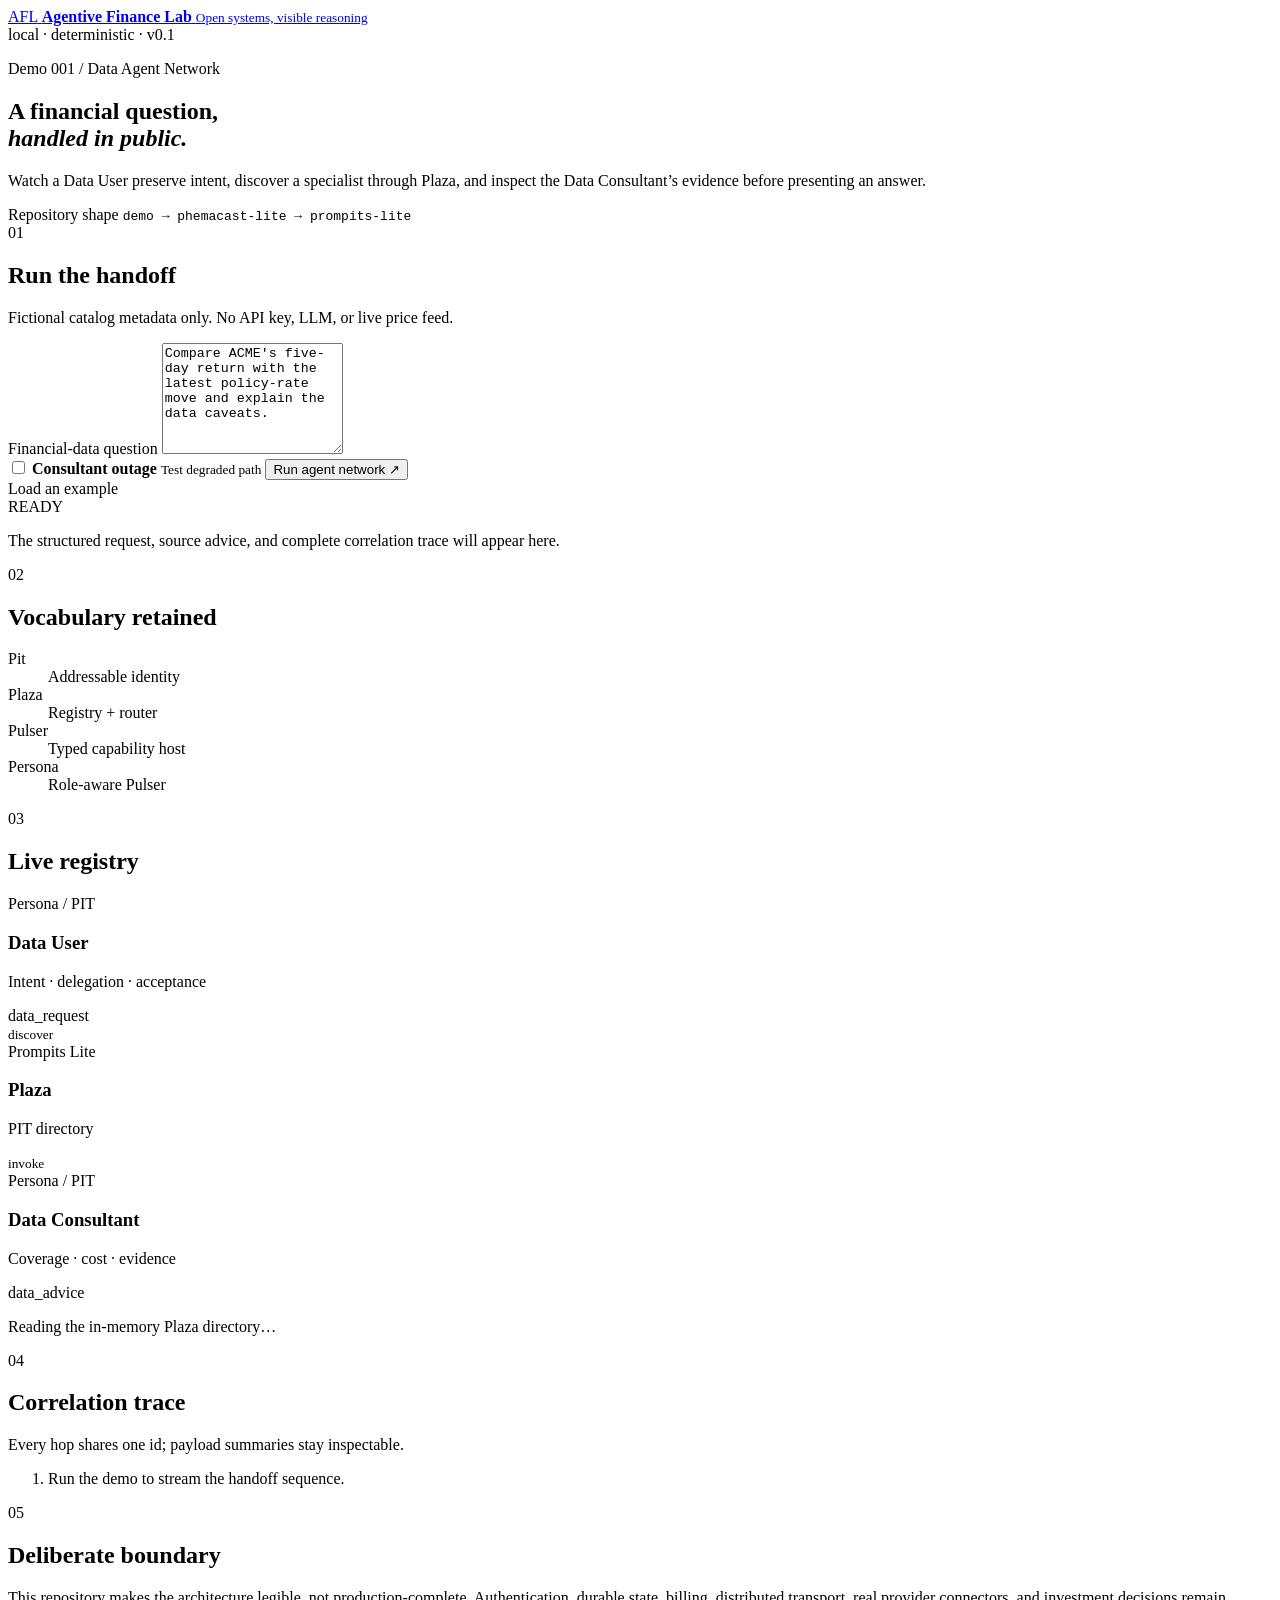
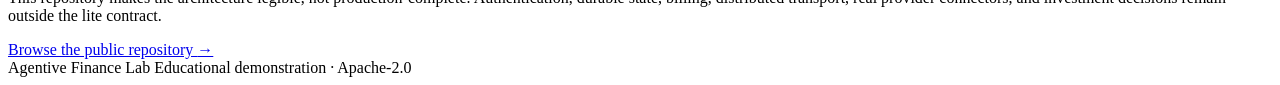
==== demos/data-agent-network-demo/data_agent_network_demo/static/index.html @ 3b1fdda9 "Initial multi-agent finance demo" ====
<!doctype html>
<html lang="en">
  <head>
    <meta charset="utf-8" />
    <meta name="viewport" content="width=device-width, initial-scale=1" />
    <meta
      name="description"
      content="A runnable, offline demonstration of PIT, Plaza, Pulser, and Persona collaboration for financial-data questions."
    />
    <title>Data Agent Network · Agentive Finance Lab</title>
    <link rel="icon" href="/static/favicon.svg" type="image/svg+xml" />
    <link rel="stylesheet" href="/static/styles.css" />
    <script src="/static/app.js" defer></script>
  </head>
  <body>
    <div class="ambient-grid" aria-hidden="true"></div>
    <header class="masthead">
      <a class="wordmark" href="https://github.com/agentive-finance-lab" aria-label="Agentive Finance Lab on GitHub">
        <span class="wordmark-mark">AFL</span>
        <span>
          <strong>Agentive Finance Lab</strong>
          <small>Open systems, visible reasoning</small>
        </span>
      </a>
      <div class="runtime-stamp" aria-label="Runtime status">
        <span class="signal" aria-hidden="true"></span>
        <span>local · deterministic · v0.1</span>
      </div>
    </header>

    <main>
      <section class="brief" aria-labelledby="page-title">
        <div class="brief-copy reveal reveal-1">
          <p class="eyebrow">Demo 001 / Data Agent Network</p>
          <h1 id="page-title">A financial question,<br /><em>handled in public.</em></h1>
          <p class="lede">
            Watch a Data User preserve intent, discover a specialist through Plaza, and inspect the
            Data Consultant’s evidence before presenting an answer.
          </p>
          <div class="repo-line">
            <span>Repository shape</span>
            <code>demo → phemacast-lite → prompits-lite</code>
          </div>
        </div>

      </section>

      <section class="workbench reveal reveal-3" aria-labelledby="workbench-title">
        <div class="section-label workbench-label">
          <span>01</span>
          <h2 id="workbench-title">Run the handoff</h2>
          <p>Fictional catalog metadata only. No API key, LLM, or live price feed.</p>
        </div>

        <div class="workbench-grid">
          <form id="demo-form" class="request-console">
            <label for="prompt">Financial-data question</label>
            <textarea
              id="prompt"
              name="prompt"
              minlength="8"
              maxlength="1200"
              rows="7"
              required
            >Compare ACME's five-day return with the latest policy-rate move and explain the data caveats.</textarea>

            <div class="action-row">
              <label class="failure-toggle" for="simulate-offline">
                <input id="simulate-offline" type="checkbox" />
                <span class="toggle-track" aria-hidden="true"><span></span></span>
                <span>
                  <strong>Consultant outage</strong>
                  <small>Test degraded path</small>
                </span>
              </label>

              <button id="run-button" class="run-button" type="submit">
                <span>Run agent network</span>
                <span aria-hidden="true">↗</span>
              </button>
            </div>

            <div class="examples" aria-label="Example questions">
              <span>Load an example</span>
              <div id="example-buttons" class="example-buttons"></div>
            </div>
          </form>

          <div class="result-console" id="result-console" aria-live="polite">
            <div class="empty-state" id="empty-state">
              <span class="empty-index">READY</span>
              <p>The structured request, source advice, and complete correlation trace will appear here.</p>
            </div>

            <div id="result-content" class="result-content" hidden>
              <div class="result-heading">
                <div>
                  <span id="result-status" class="status-pill">Complete</span>
                  <h3 id="result-headline"></h3>
                </div>
                <code id="correlation-id"></code>
              </div>
              <p id="result-summary" class="result-summary"></p>

              <div class="requirements-strip" id="requirements-strip"></div>

              <div class="result-split">
                <section aria-labelledby="recommendations-title">
                  <h4 id="recommendations-title">Consultant evidence</h4>
                  <div id="recommendations" class="recommendations"></div>
                </section>
                <section aria-labelledby="benefits-title">
                  <h4 id="benefits-title">What the network proves</h4>
                  <dl id="benefits" class="benefits"></dl>
                </section>
              </div>

              <p id="result-caveat" class="caveat"></p>
            </div>
          </div>
        </div>
      </section>

      <aside class="concept-index reveal reveal-2" aria-labelledby="concept-title">
        <div class="section-label">
          <span>02</span>
          <h2 id="concept-title">Vocabulary retained</h2>
        </div>
        <dl id="concept-list" class="concept-list">
          <div><dt>Pit</dt><dd>Addressable identity</dd></div>
          <div><dt>Plaza</dt><dd>Registry + router</dd></div>
          <div><dt>Pulser</dt><dd>Typed capability host</dd></div>
          <div><dt>Persona</dt><dd>Role-aware Pulser</dd></div>
        </dl>
      </aside>

      <section class="network-section reveal reveal-4" aria-labelledby="network-title">
        <div class="section-label">
          <span>03</span>
          <h2 id="network-title">Live registry</h2>
        </div>
        <div class="network-map" id="network-map" aria-label="Data Agent Network topology">
          <article class="agent-node node-user">
            <span class="node-kicker">Persona / PIT</span>
            <h3>Data User</h3>
            <p>Intent · delegation · acceptance</p>
            <span class="pulse-chip">data_request</span>
          </article>

          <div class="route route-in" aria-hidden="true">
            <span></span><small>discover</small>
          </div>

          <article class="plaza-node">
            <span class="plaza-orbit orbit-a"></span>
            <span class="plaza-orbit orbit-b"></span>
            <span class="node-kicker">Prompits Lite</span>
            <h3>Plaza</h3>
            <p>PIT directory</p>
          </article>

          <div class="route route-out" aria-hidden="true">
            <span></span><small>invoke</small>
          </div>

          <article class="agent-node node-consultant" id="consultant-node">
            <span class="node-kicker">Persona / PIT</span>
            <h3>Data Consultant</h3>
            <p>Coverage · cost · evidence</p>
            <span class="pulse-chip">data_advice</span>
          </article>
        </div>
        <p class="network-status" id="network-status" aria-live="polite">Reading the in-memory Plaza directory…</p>
      </section>

      <section class="trace-section reveal reveal-5" aria-labelledby="trace-title">
        <div class="section-label trace-label">
          <span>04</span>
          <div>
            <h2 id="trace-title">Correlation trace</h2>
            <p>Every hop shares one id; payload summaries stay inspectable.</p>
          </div>
        </div>
        <ol id="trace-list" class="trace-list">
          <li class="trace-placeholder">Run the demo to stream the handoff sequence.</li>
        </ol>
      </section>

      <section class="boundary-section" aria-labelledby="boundary-title">
        <div class="section-label">
          <span>05</span>
          <h2 id="boundary-title">Deliberate boundary</h2>
        </div>
        <div class="boundary-copy">
          <p>
            This repository makes the architecture legible, not production-complete. Authentication,
            durable state, billing, distributed transport, real provider connectors, and investment
            decisions remain outside the lite contract.
          </p>
          <a href="https://github.com/agentive-finance-lab/multi-agent-finance-demos">
            Browse the public repository <span aria-hidden="true">→</span>
          </a>
        </div>
      </section>
    </main>

    <footer>
      <span>Agentive Finance Lab</span>
      <span>Educational demonstration · Apache-2.0</span>
    </footer>
  </body>
</html>
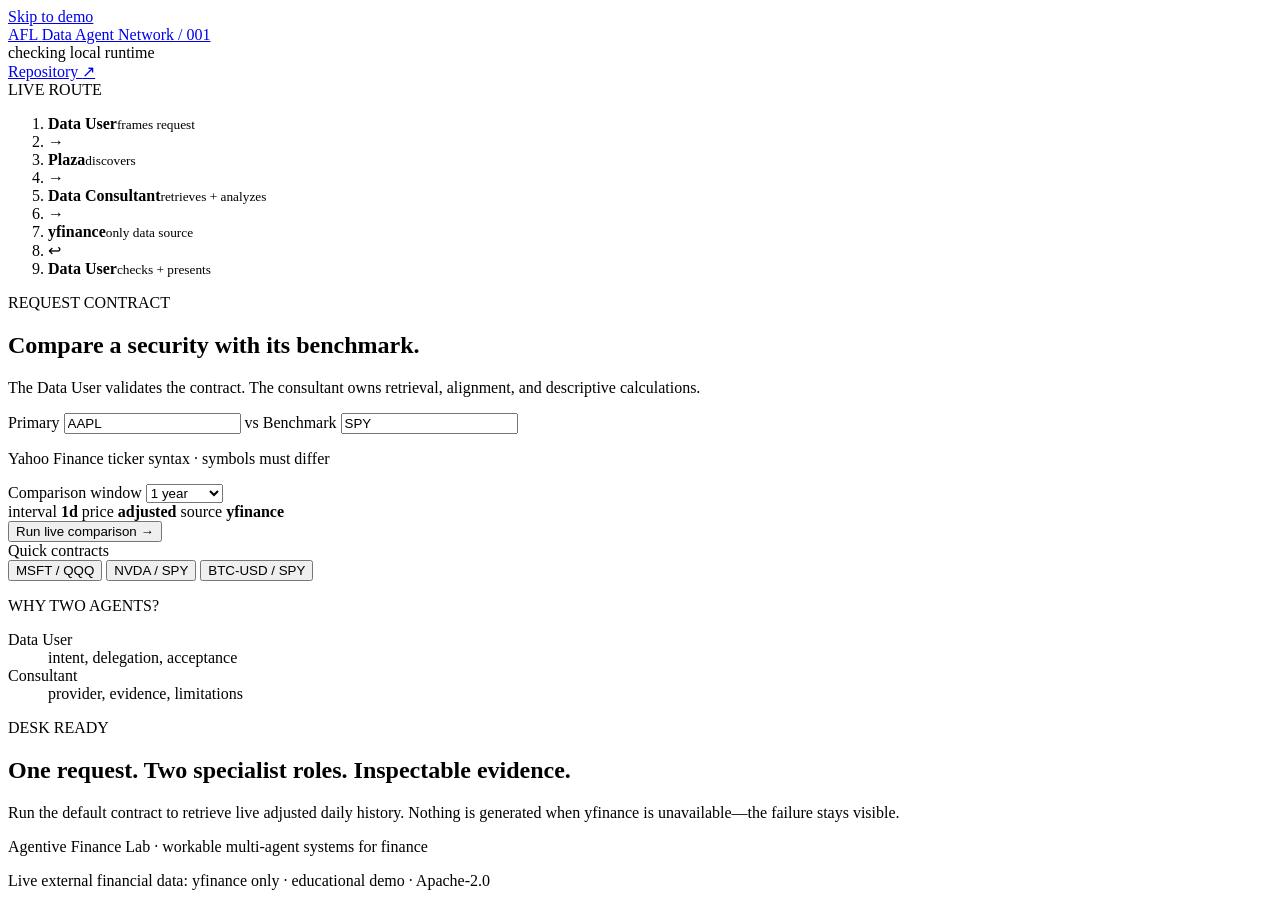
==== commit 753d3961: "Rebuild data agent demo around live yfinance" ====
--- a/demos/data-agent-network-demo/data_agent_network_demo/static/index.html
+++ b/demos/data-agent-network-demo/data_agent_network_demo/static/index.html
@@ -5,208 +5,319 @@
     <meta name="viewport" content="width=device-width, initial-scale=1" />
     <meta
       name="description"
-      content="A runnable, offline demonstration of PIT, Plaza, Pulser, and Persona collaboration for financial-data questions."
+      content="A live, inspectable Data User and Data Consultant multi-agent demo backed only by yfinance."
     />
     <title>Data Agent Network · Agentive Finance Lab</title>
     <link rel="icon" href="/static/favicon.svg" type="image/svg+xml" />
     <link rel="stylesheet" href="/static/styles.css" />
+    <style>
+      /* This small, self-contained guard must work when the file is opened directly. */
+      .protocol-blocker[hidden] { display: none; }
+      .protocol-blocker {
+        position: fixed;
+        inset: 0;
+        z-index: 9999;
+        display: grid;
+        place-items: center;
+        padding: 24px;
+        color: #eef2eb;
+        background: #0b1110;
+        font: 15px/1.55 ui-monospace, SFMono-Regular, Menlo, Consolas, monospace;
+      }
+      .protocol-blocker__panel { width: min(680px, 100%); border-top: 4px solid #b8ed5f; padding-top: 24px; }
+      .protocol-blocker__panel h1 { margin: 0 0 12px; font: 600 clamp(30px, 7vw, 54px)/1.02 sans-serif; letter-spacing: -.04em; }
+      .protocol-blocker__panel p { color: #acb6af; }
+      .protocol-blocker__panel code { display: block; margin: 18px 0 8px; padding: 14px; overflow-wrap: anywhere; color: #b8ed5f; background: #151e1b; border: 1px solid #39433e; }
+      .protocol-blocker__panel a { color: #0b1110; background: #b8ed5f; display: inline-block; margin-top: 14px; padding: 11px 15px; font-weight: 700; text-decoration: none; }
+    </style>
+    <script>
+      if (window.location.protocol === "file:") {
+        window.addEventListener("DOMContentLoaded", function () {
+          document.querySelector("#protocol-blocker").hidden = false;
+        });
+      }
+    </script>
     <script src="/static/app.js" defer></script>
   </head>
   <body>
-    <div class="ambient-grid" aria-hidden="true"></div>
-    <header class="masthead">
-      <a class="wordmark" href="https://github.com/agentive-finance-lab" aria-label="Agentive Finance Lab on GitHub">
-        <span class="wordmark-mark">AFL</span>
-        <span>
-          <strong>Agentive Finance Lab</strong>
-          <small>Open systems, visible reasoning</small>
-        </span>
+    <a class="skip-link" href="#demo-workspace">Skip to demo</a>
+
+    <div id="protocol-blocker" class="protocol-blocker" role="alertdialog" aria-modal="true" aria-labelledby="protocol-title" hidden>
+      <div class="protocol-blocker__panel">
+        <p>FILE MODE BLOCKED · THIS DEMO NEEDS ITS PYTHON RUNTIME</p>
+        <h1 id="protocol-title">The agents cannot run from a local HTML file.</h1>
+        <p>Open a terminal at the repository root and start the demo server:</p>
+        <code>python demos/data-agent-network-demo/run.py</code>
+        <p>Then use the served address. The browser UI calls the local API, which lets the Data Consultant retrieve live data through yfinance.</p>
+        <a href="http://127.0.0.1:8000">Open http://127.0.0.1:8000</a>
+      </div>
+    </div>
+
+    <div class="page-grid" aria-hidden="true"></div>
+
+    <header class="topbar">
+      <a class="brand" href="/" aria-label="Agentive Finance Lab Data Agent Network home">
+        <span class="brand-mark">AFL</span>
+        <span class="brand-name">Data Agent Network</span>
+        <span class="demo-index">/ 001</span>
       </a>
-      <div class="runtime-stamp" aria-label="Runtime status">
-        <span class="signal" aria-hidden="true"></span>
-        <span>local · deterministic · v0.1</span>
+      <div class="runtime" id="runtime-status" role="status">
+        <span class="runtime-light" aria-hidden="true"></span>
+        <span id="runtime-label">checking local runtime</span>
       </div>
+      <a class="repo-link" href="https://github.com/agentive-finance-lab/multi-agent-finance-demos">
+        Repository <span aria-hidden="true">↗</span>
+      </a>
     </header>
 
-    <main>
-      <section class="brief" aria-labelledby="page-title">
-        <div class="brief-copy reveal reveal-1">
-          <p class="eyebrow">Demo 001 / Data Agent Network</p>
-          <h1 id="page-title">A financial question,<br /><em>handled in public.</em></h1>
-          <p class="lede">
-            Watch a Data User preserve intent, discover a specialist through Plaza, and inspect the
-            Data Consultant’s evidence before presenting an answer.
-          </p>
-          <div class="repo-line">
-            <span>Repository shape</span>
-            <code>demo → phemacast-lite → prompits-lite</code>
-          </div>
-        </div>
-
-      </section>
-
-      <section class="workbench reveal reveal-3" aria-labelledby="workbench-title">
-        <div class="section-label workbench-label">
-          <span>01</span>
-          <h2 id="workbench-title">Run the handoff</h2>
-          <p>Fictional catalog metadata only. No API key, LLM, or live price feed.</p>
-        </div>
-
-        <div class="workbench-grid">
-          <form id="demo-form" class="request-console">
-            <label for="prompt">Financial-data question</label>
-            <textarea
-              id="prompt"
-              name="prompt"
-              minlength="8"
-              maxlength="1200"
-              rows="7"
-              required
-            >Compare ACME's five-day return with the latest policy-rate move and explain the data caveats.</textarea>
-
-            <div class="action-row">
-              <label class="failure-toggle" for="simulate-offline">
-                <input id="simulate-offline" type="checkbox" />
-                <span class="toggle-track" aria-hidden="true"><span></span></span>
-                <span>
-                  <strong>Consultant outage</strong>
-                  <small>Test degraded path</small>
-                </span>
-              </label>
-
-              <button id="run-button" class="run-button" type="submit">
-                <span>Run agent network</span>
-                <span aria-hidden="true">↗</span>
-              </button>
-            </div>
-
-            <div class="examples" aria-label="Example questions">
-              <span>Load an example</span>
-              <div id="example-buttons" class="example-buttons"></div>
-            </div>
-          </form>
-
-          <div class="result-console" id="result-console" aria-live="polite">
-            <div class="empty-state" id="empty-state">
-              <span class="empty-index">READY</span>
-              <p>The structured request, source advice, and complete correlation trace will appear here.</p>
-            </div>
-
-            <div id="result-content" class="result-content" hidden>
-              <div class="result-heading">
-                <div>
-                  <span id="result-status" class="status-pill">Complete</span>
-                  <h3 id="result-headline"></h3>
-                </div>
-                <code id="correlation-id"></code>
-              </div>
-              <p id="result-summary" class="result-summary"></p>
-
-              <div class="requirements-strip" id="requirements-strip"></div>
-
-              <div class="result-split">
-                <section aria-labelledby="recommendations-title">
-                  <h4 id="recommendations-title">Consultant evidence</h4>
-                  <div id="recommendations" class="recommendations"></div>
-                </section>
-                <section aria-labelledby="benefits-title">
-                  <h4 id="benefits-title">What the network proves</h4>
-                  <dl id="benefits" class="benefits"></dl>
-                </section>
-              </div>
-
-              <p id="result-caveat" class="caveat"></p>
-            </div>
-          </div>
-        </div>
-      </section>
-
-      <aside class="concept-index reveal reveal-2" aria-labelledby="concept-title">
-        <div class="section-label">
-          <span>02</span>
-          <h2 id="concept-title">Vocabulary retained</h2>
-        </div>
-        <dl id="concept-list" class="concept-list">
-          <div><dt>Pit</dt><dd>Addressable identity</dd></div>
-          <div><dt>Plaza</dt><dd>Registry + router</dd></div>
-          <div><dt>Pulser</dt><dd>Typed capability host</dd></div>
-          <div><dt>Persona</dt><dd>Role-aware Pulser</dd></div>
-        </dl>
+    <nav class="agent-route" aria-label="Data request route">
+      <span class="route-label">LIVE ROUTE</span>
+      <ol>
+        <li data-hop="user"><strong>Data User</strong><small>frames request</small></li>
+        <li class="route-arrow" aria-hidden="true">→</li>
+        <li data-hop="plaza"><strong>Plaza</strong><small>discovers</small></li>
+        <li class="route-arrow" aria-hidden="true">→</li>
+        <li data-hop="consultant"><strong>Data Consultant</strong><small>retrieves + analyzes</small></li>
+        <li class="route-arrow" aria-hidden="true">→</li>
+        <li data-hop="yfinance"><strong>yfinance</strong><small>only data source</small></li>
+        <li class="route-arrow route-return" aria-hidden="true">↩</li>
+        <li data-hop="result"><strong>Data User</strong><small>checks + presents</small></li>
+      </ol>
+    </nav>
+
+    <main id="demo-workspace" class="workspace">
+      <aside class="request-rail" aria-labelledby="request-title">
+        <div class="rail-heading">
+          <p class="kicker">REQUEST CONTRACT</p>
+          <h1 id="request-title">Compare a security with its benchmark.</h1>
+          <p>The Data User validates the contract. The consultant owns retrieval, alignment, and descriptive calculations.</p>
+        </div>
+
+        <form id="demo-form" novalidate>
+          <div class="symbol-pair">
+            <label for="primary-symbol">
+              <span>Primary</span>
+              <input
+                id="primary-symbol"
+                name="primary_symbol"
+                value="AAPL"
+                maxlength="20"
+                spellcheck="false"
+                autocomplete="off"
+                aria-describedby="symbol-help"
+                required
+              />
+            </label>
+            <span class="versus" aria-hidden="true">vs</span>
+            <label for="benchmark-symbol">
+              <span>Benchmark</span>
+              <input
+                id="benchmark-symbol"
+                name="benchmark_symbol"
+                value="SPY"
+                maxlength="20"
+                spellcheck="false"
+                autocomplete="off"
+                aria-describedby="symbol-help"
+                required
+              />
+            </label>
+          </div>
+          <p id="symbol-help" class="field-help">Yahoo Finance ticker syntax · symbols must differ</p>
+
+          <label class="period-field" for="period">
+            <span>Comparison window</span>
+            <select id="period" name="period">
+              <option value="1mo">1 month</option>
+              <option value="3mo">3 months</option>
+              <option value="6mo">6 months</option>
+              <option value="1y" selected>1 year</option>
+              <option value="2y">2 years</option>
+              <option value="5y">5 years</option>
+            </select>
+          </label>
+
+          <div class="fixed-contract" aria-label="Fixed data contract">
+            <span>interval <strong>1d</strong></span>
+            <span>price <strong>adjusted</strong></span>
+            <span>source <strong>yfinance</strong></span>
+          </div>
+
+          <p id="form-error" class="form-error" role="alert" hidden></p>
+          <button id="run-button" class="run-button" type="submit">
+            <span class="run-copy">Run live comparison</span>
+            <span class="run-glyph" aria-hidden="true">→</span>
+          </button>
+
+          <div class="presets" aria-labelledby="preset-label">
+            <span id="preset-label">Quick contracts</span>
+            <div id="preset-buttons" class="preset-buttons">
+              <button type="button" data-primary="MSFT" data-benchmark="QQQ" data-period="1y">MSFT / QQQ</button>
+              <button type="button" data-primary="NVDA" data-benchmark="SPY" data-period="6mo">NVDA / SPY</button>
+              <button type="button" data-primary="BTC-USD" data-benchmark="SPY" data-period="1y">BTC-USD / SPY</button>
+            </div>
+          </div>
+        </form>
+
+        <div class="role-boundary">
+          <p class="kicker">WHY TWO AGENTS?</p>
+          <dl>
+            <div><dt>Data User</dt><dd>intent, delegation, acceptance</dd></div>
+            <div><dt>Consultant</dt><dd>provider, evidence, limitations</dd></div>
+          </dl>
+        </div>
       </aside>
 
-      <section class="network-section reveal reveal-4" aria-labelledby="network-title">
-        <div class="section-label">
-          <span>03</span>
-          <h2 id="network-title">Live registry</h2>
-        </div>
-        <div class="network-map" id="network-map" aria-label="Data Agent Network topology">
-          <article class="agent-node node-user">
-            <span class="node-kicker">Persona / PIT</span>
-            <h3>Data User</h3>
-            <p>Intent · delegation · acceptance</p>
-            <span class="pulse-chip">data_request</span>
-          </article>
-
-          <div class="route route-in" aria-hidden="true">
-            <span></span><small>discover</small>
-          </div>
-
-          <article class="plaza-node">
-            <span class="plaza-orbit orbit-a"></span>
-            <span class="plaza-orbit orbit-b"></span>
-            <span class="node-kicker">Prompits Lite</span>
-            <h3>Plaza</h3>
-            <p>PIT directory</p>
-          </article>
-
-          <div class="route route-out" aria-hidden="true">
-            <span></span><small>invoke</small>
-          </div>
-
-          <article class="agent-node node-consultant" id="consultant-node">
-            <span class="node-kicker">Persona / PIT</span>
-            <h3>Data Consultant</h3>
-            <p>Coverage · cost · evidence</p>
-            <span class="pulse-chip">data_advice</span>
-          </article>
-        </div>
-        <p class="network-status" id="network-status" aria-live="polite">Reading the in-memory Plaza directory…</p>
-      </section>
-
-      <section class="trace-section reveal reveal-5" aria-labelledby="trace-title">
-        <div class="section-label trace-label">
-          <span>04</span>
+      <section class="result-desk" aria-labelledby="result-title">
+        <div id="idle-state" class="idle-state">
+          <div class="idle-plot" aria-hidden="true">
+            <span></span><span></span><span></span><span></span><span></span>
+            <i class="idle-line line-one"></i><i class="idle-line line-two"></i>
+          </div>
           <div>
-            <h2 id="trace-title">Correlation trace</h2>
-            <p>Every hop shares one id; payload summaries stay inspectable.</p>
-          </div>
-        </div>
-        <ol id="trace-list" class="trace-list">
-          <li class="trace-placeholder">Run the demo to stream the handoff sequence.</li>
-        </ol>
-      </section>
-
-      <section class="boundary-section" aria-labelledby="boundary-title">
-        <div class="section-label">
-          <span>05</span>
-          <h2 id="boundary-title">Deliberate boundary</h2>
-        </div>
-        <div class="boundary-copy">
-          <p>
-            This repository makes the architecture legible, not production-complete. Authentication,
-            durable state, billing, distributed transport, real provider connectors, and investment
-            decisions remain outside the lite contract.
-          </p>
-          <a href="https://github.com/agentive-finance-lab/multi-agent-finance-demos">
-            Browse the public repository <span aria-hidden="true">→</span>
-          </a>
-        </div>
+            <p class="kicker">DESK READY</p>
+            <h2 id="result-title">One request. Two specialist roles. Inspectable evidence.</h2>
+            <p>Run the default contract to retrieve live adjusted daily history. Nothing is generated when yfinance is unavailable—the failure stays visible.</p>
+          </div>
+        </div>
+
+        <div id="loading-state" class="loading-state" role="status" hidden>
+          <div class="loading-rule" aria-hidden="true"><span></span></div>
+          <p id="loading-label">Data User is framing the request…</p>
+          <small>Retrieval depends on Yahoo Finance availability through yfinance.</small>
+        </div>
+
+        <div id="failure-state" class="failure-state" role="alert" hidden>
+          <div class="failure-mark" aria-hidden="true">!</div>
+          <div>
+            <p class="kicker">NO FALLBACK DATA</p>
+            <h2 id="failure-title">The live comparison could not be completed.</h2>
+            <p id="failure-message"></p>
+            <ul id="failure-list"></ul>
+            <button id="retry-button" type="button">Retry the same contract</button>
+            <details class="failure-evidence">
+              <summary>Inspect the failed agent route</summary>
+              <p id="failure-correlation"></p>
+              <ol id="failure-trace-list"></ol>
+            </details>
+          </div>
+        </div>
+
+        <article id="result-content" class="result-content" aria-live="polite" hidden>
+          <header class="result-header">
+            <div>
+              <div class="result-meta">
+                <span id="result-status" class="status-chip">COMPLETE</span>
+                <span id="coverage-label">—</span>
+                <span id="observation-label">—</span>
+              </div>
+              <h2 id="result-headline">Comparison complete.</h2>
+              <p id="result-summary"></p>
+            </div>
+            <div class="source-stamp">
+              <span>PROVIDER</span>
+              <strong>yfinance</strong>
+              <small id="provider-version">version —</small>
+            </div>
+          </header>
+
+          <section class="market-overview" aria-labelledby="chart-heading">
+            <div class="chart-heading-row">
+              <div>
+                <p class="section-kicker">NORMALIZED PERFORMANCE</p>
+                <h3 id="chart-heading">Growth of 100</h3>
+              </div>
+              <div id="chart-legend" class="chart-legend" aria-label="Chart legend"></div>
+            </div>
+            <div id="chart-frame" class="chart-frame">
+              <svg id="performance-chart" viewBox="0 0 960 300" role="img" aria-labelledby="chart-heading chart-description"></svg>
+              <p id="chart-description" class="sr-only"></p>
+            </div>
+            <div id="relative-metrics" class="relative-metrics"></div>
+          </section>
+
+          <section class="metric-ledger" aria-labelledby="metric-title">
+            <div class="section-heading">
+              <div><p class="section-kicker">DESCRIPTIVE STATISTICS</p><h3 id="metric-title">Metric ledger</h3></div>
+              <p>Calculated from aligned adjusted closes; not investment advice.</p>
+            </div>
+            <div class="table-scroll">
+              <table>
+                <caption class="sr-only">Comparison metrics for the primary security and benchmark</caption>
+                <thead id="metric-head"></thead>
+                <tbody id="metric-body"></tbody>
+              </table>
+            </div>
+          </section>
+
+          <div class="evidence-grid">
+            <section class="quality-panel" aria-labelledby="quality-title">
+              <div class="section-heading compact">
+                <div><p class="section-kicker">ACCEPTANCE</p><h3 id="quality-title">Quality checks</h3></div>
+                <span id="quality-count"></span>
+              </div>
+              <ul id="quality-list" class="quality-list"></ul>
+              <div id="warning-box" class="warning-box" hidden>
+                <strong>Review notes</strong>
+                <ul id="warning-list"></ul>
+              </div>
+            </section>
+
+            <section class="observations-panel" aria-labelledby="observations-title">
+              <div class="section-heading compact">
+                <div><p class="section-kicker">RAW EVIDENCE</p><h3 id="observations-title">Latest aligned closes</h3></div>
+              </div>
+              <div class="table-scroll latest-scroll">
+                <table>
+                  <caption class="sr-only">Latest aligned adjusted daily closing prices</caption>
+                  <thead id="observation-head"></thead>
+                  <tbody id="observation-body"></tbody>
+                </table>
+              </div>
+            </section>
+          </div>
+
+          <details class="inspector" open>
+            <summary>
+              <span><b>Provenance</b> · exact source calls and row handling</span>
+              <span aria-hidden="true">+</span>
+            </summary>
+            <div id="provenance-list" class="provenance-list"></div>
+            <p id="usage-notice" class="usage-notice">yfinance is used for research and educational purposes. Yahoo Finance data is intended for personal use.</p>
+          </details>
+
+          <details class="inspector">
+            <summary>
+              <span><b>Agent trace</b> · one correlation id across every hop</span>
+              <span aria-hidden="true">+</span>
+            </summary>
+            <div class="trace-header">
+              <span>CORRELATION</span><code id="correlation-id">—</code>
+            </div>
+            <ol id="trace-list" class="trace-list"></ol>
+          </details>
+
+          <details class="inspector architecture-inspector">
+            <summary>
+              <span><b>Lite architecture</b> · what each retained concept does</span>
+              <span aria-hidden="true">+</span>
+            </summary>
+            <dl class="concept-ledger">
+              <div><dt>Pit</dt><dd>Addressable identity for each participant.</dd></div>
+              <div><dt>Plaza</dt><dd>Registry that discovers and routes to the consultant.</dd></div>
+              <div><dt>Pulser</dt><dd>Named, validated capability contract.</dd></div>
+              <div><dt>Persona</dt><dd>Role-aware Pulser with a bounded responsibility.</dd></div>
+            </dl>
+          </details>
+
+          <p id="result-caveat" class="result-caveat"></p>
+        </article>
       </section>
     </main>
 
     <footer>
-      <span>Agentive Finance Lab</span>
-      <span>Educational demonstration · Apache-2.0</span>
+      <p>Agentive Finance Lab · workable multi-agent systems for finance</p>
+      <p>Live external financial data: yfinance only · educational demo · Apache-2.0</p>
     </footer>
   </body>
 </html>
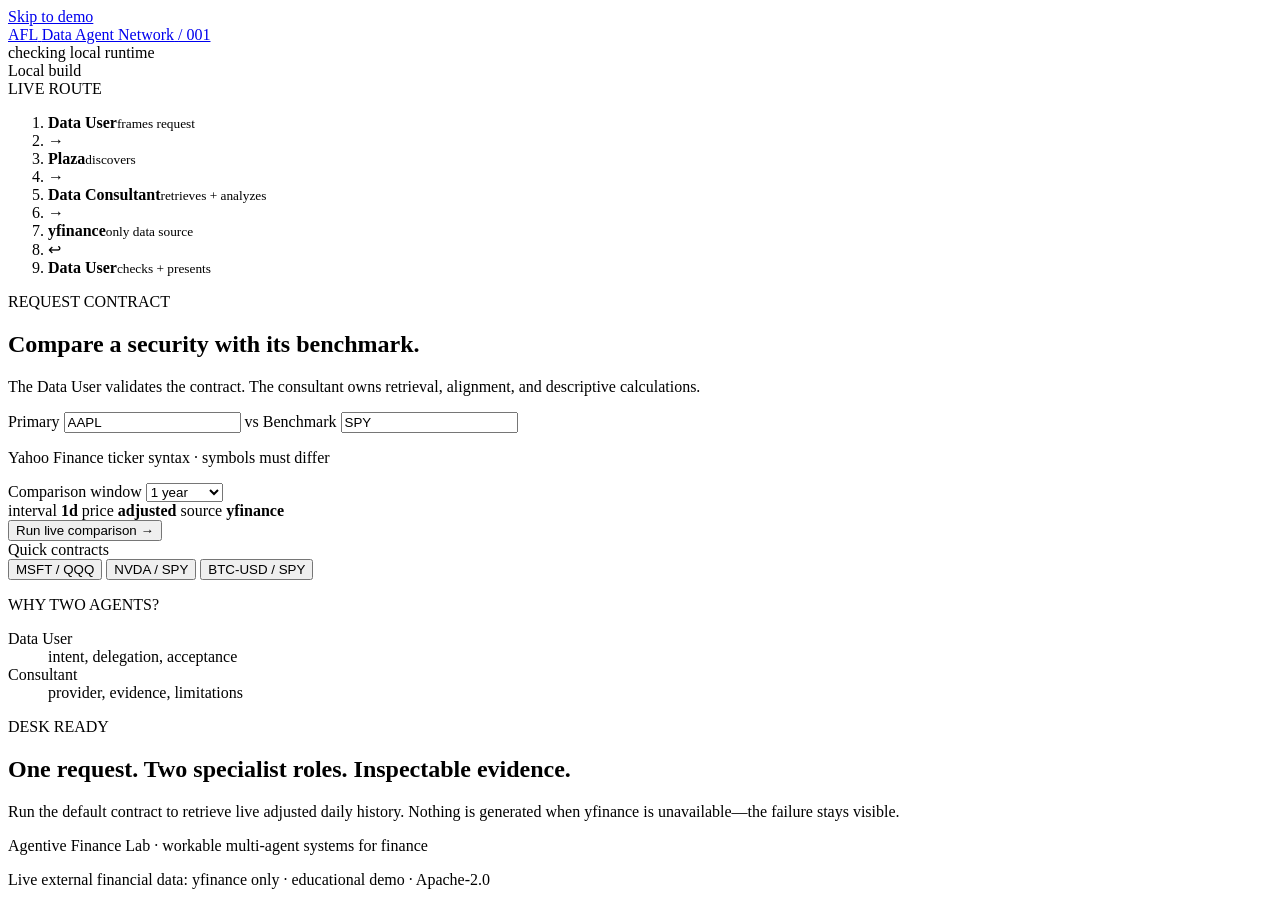
==== commit a53ec81e: "Remove unpublished repository links" ====
--- a/demos/data-agent-network-demo/data_agent_network_demo/static/index.html
+++ b/demos/data-agent-network-demo/data_agent_network_demo/static/index.html
@@ -65,9 +65,7 @@
         <span class="runtime-light" aria-hidden="true"></span>
         <span id="runtime-label">checking local runtime</span>
       </div>
-      <a class="repo-link" href="https://github.com/agentive-finance-lab/multi-agent-finance-demos">
-        Repository <span aria-hidden="true">↗</span>
-      </a>
+      <span class="repo-link" aria-label="Local repository build">Local build</span>
     </header>
 
     <nav class="agent-route" aria-label="Data request route">
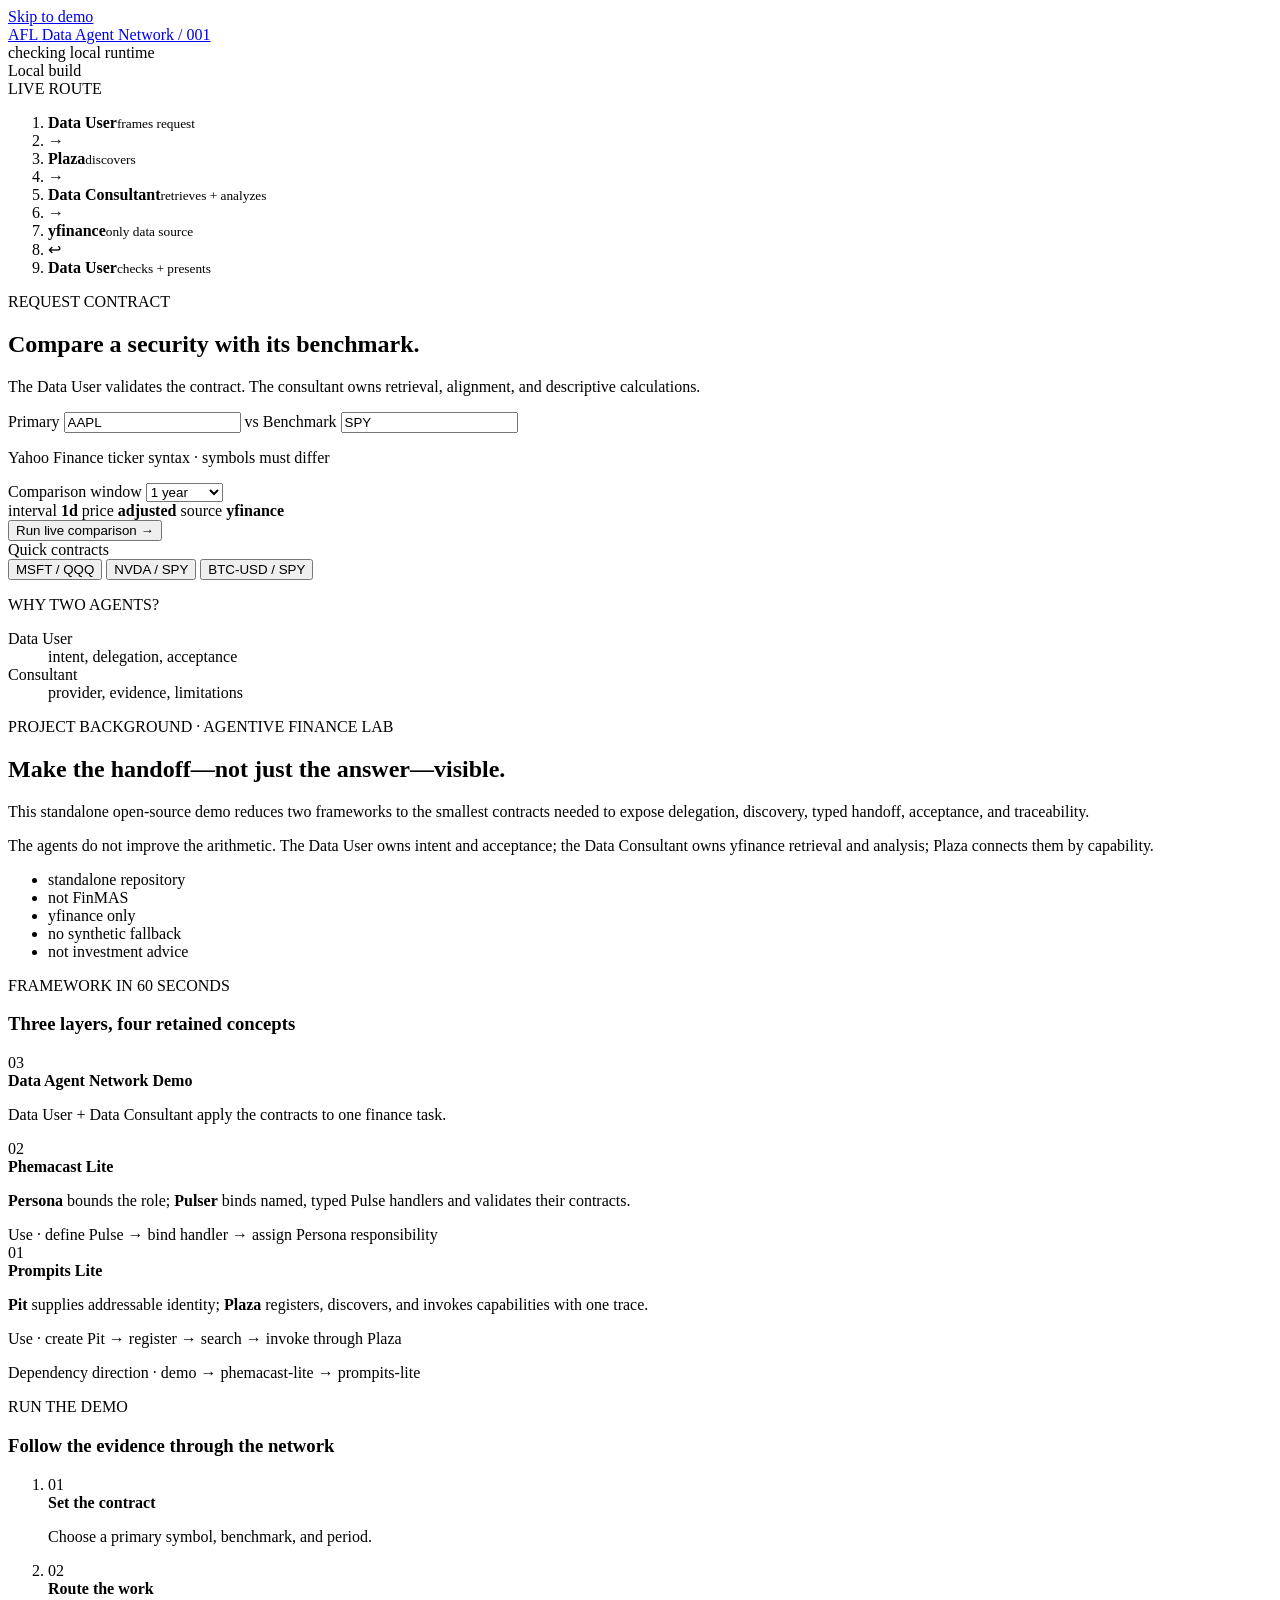
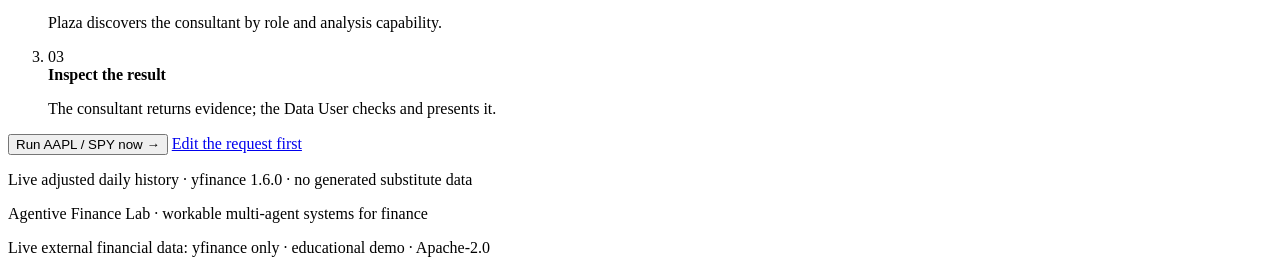
==== commit 50c7baa7: "Add project and framework onboarding" ====
--- a/demos/data-agent-network-demo/data_agent_network_demo/static/index.html
+++ b/demos/data-agent-network-demo/data_agent_network_demo/static/index.html
@@ -24,11 +24,29 @@
         background: #0b1110;
         font: 15px/1.55 ui-monospace, SFMono-Regular, Menlo, Consolas, monospace;
       }
-      .protocol-blocker__panel { width: min(680px, 100%); border-top: 4px solid #b8ed5f; padding-top: 24px; }
-      .protocol-blocker__panel h1 { margin: 0 0 12px; font: 600 clamp(30px, 7vw, 54px)/1.02 sans-serif; letter-spacing: -.04em; }
-      .protocol-blocker__panel p { color: #acb6af; }
-      .protocol-blocker__panel code { display: block; margin: 18px 0 8px; padding: 14px; overflow-wrap: anywhere; color: #b8ed5f; background: #151e1b; border: 1px solid #39433e; }
-      .protocol-blocker__panel a { color: #0b1110; background: #b8ed5f; display: inline-block; margin-top: 14px; padding: 11px 15px; font-weight: 700; text-decoration: none; }
+      .protocol-blocker__panel { width: min(980px, 100%); max-height: calc(100vh - 48px); overflow: auto; border-top: 4px solid #b8ed5f; padding: 24px 0 2px; }
+      .protocol-blocker__eyebrow { margin: 0 0 8px; color: #b8ed5f !important; font-size: 11px; letter-spacing: .14em; text-transform: uppercase; }
+      .protocol-blocker__panel h1 { max-width: 820px; margin: 0 0 12px; font: 600 clamp(30px, 6vw, 58px)/1 sans-serif; letter-spacing: -.045em; }
+      .protocol-blocker__panel h2 { margin: 0 0 9px; color: #eef2eb; font: 700 13px/1.2 ui-monospace, SFMono-Regular, Menlo, Consolas, monospace; letter-spacing: .08em; text-transform: uppercase; }
+      .protocol-blocker__panel p { margin: 0; color: #acb6af; }
+      .protocol-blocker__lede { max-width: 780px; font-size: 16px; }
+      .protocol-blocker__grid { display: grid; grid-template-columns: 1fr 1fr; gap: 1px; margin-top: 24px; border: 1px solid #39433e; background: #39433e; }
+      .protocol-blocker__section { padding: 18px; background: #101815; }
+      .protocol-blocker__flow { margin-top: 15px; padding: 10px 12px; color: #b8ed5f; background: #151e1b; font-size: 12px; }
+      .protocol-blocker__concepts { display: grid; grid-template-columns: 1fr 1fr; gap: 12px 18px; margin: 0; }
+      .protocol-blocker__concepts div { border-left: 2px solid #61cbbb; padding-left: 10px; }
+      .protocol-blocker__concepts dt { color: #eef2eb; font-weight: 700; }
+      .protocol-blocker__concepts dd { margin: 2px 0 0; color: #acb6af; font-size: 12px; }
+      .protocol-blocker__launch { display: grid; grid-template-columns: minmax(0, 1fr) auto; gap: 18px; align-items: end; margin-top: 1px; padding: 18px; background: #151e1b; }
+      .protocol-blocker__panel code { display: block; margin-top: 12px; padding: 13px; overflow-wrap: anywhere; color: #b8ed5f; background: #0b1110; border: 1px solid #39433e; white-space: pre-wrap; }
+      .protocol-blocker__panel a { color: #0b1110; background: #b8ed5f; display: inline-block; padding: 12px 15px; font-weight: 700; text-decoration: none; white-space: nowrap; }
+      @media (max-width: 720px) {
+        .protocol-blocker { place-items: start center; padding: 16px; }
+        .protocol-blocker__panel { max-height: calc(100vh - 32px); }
+        .protocol-blocker__grid, .protocol-blocker__launch { grid-template-columns: 1fr; }
+        .protocol-blocker__concepts { grid-template-columns: 1fr; }
+        .protocol-blocker__panel a { text-align: center; white-space: normal; }
+      }
     </style>
     <script>
       if (window.location.protocol === "file:") {
@@ -42,16 +60,42 @@
   <body>
     <a class="skip-link" href="#demo-workspace">Skip to demo</a>
 
-    <div id="protocol-blocker" class="protocol-blocker" role="alertdialog" aria-modal="true" aria-labelledby="protocol-title" hidden>
+    <section id="protocol-blocker" class="protocol-blocker" aria-labelledby="protocol-title" hidden>
       <div class="protocol-blocker__panel">
-        <p>FILE MODE BLOCKED · THIS DEMO NEEDS ITS PYTHON RUNTIME</p>
-        <h1 id="protocol-title">The agents cannot run from a local HTML file.</h1>
-        <p>Open a terminal at the repository root and start the demo server:</p>
-        <code>python demos/data-agent-network-demo/run.py</code>
-        <p>Then use the served address. The browser UI calls the local API, which lets the Data Consultant retrieve live data through yfinance.</p>
-        <a href="http://127.0.0.1:8000">Open http://127.0.0.1:8000</a>
+        <p class="protocol-blocker__eyebrow">Agentive Finance Lab · Demo 001 · Launch brief</p>
+        <h1 id="protocol-title">See a financial data request become an inspectable agent handoff.</h1>
+        <p class="protocol-blocker__lede">This standalone open-source lab reduces the original framework ideas to one workable task: a Data User delegates a security-versus-benchmark comparison to a Data Consultant, which retrieves evidence only through yfinance.</p>
+
+        <div class="protocol-blocker__grid">
+          <section class="protocol-blocker__section" aria-labelledby="file-background-title">
+            <h2 id="file-background-title">Project background</h2>
+            <p>The point is not better arithmetic. The demo makes ownership, capability discovery, acceptance checks, provider failure, and one end-to-end trace visible without exposing the original FinMAS implementation.</p>
+            <div class="protocol-blocker__flow">Data User → Plaza → Data Consultant → yfinance → Data User</div>
+          </section>
+          <section class="protocol-blocker__section" aria-labelledby="file-framework-title">
+            <h2 id="file-framework-title">Framework primer</h2>
+            <dl class="protocol-blocker__concepts">
+              <div><dt>Pit</dt><dd>Addressable participant identity.</dd></div>
+              <div><dt>Plaza</dt><dd>Capability discovery and routing.</dd></div>
+              <div><dt>Pulser</dt><dd>Named, validated work contract.</dd></div>
+              <div><dt>Persona</dt><dd>Role-aware Pulser with bounded responsibility.</dd></div>
+            </dl>
+          </section>
+        </div>
+
+        <section class="protocol-blocker__launch" aria-labelledby="file-run-title">
+          <div>
+            <h2 id="file-run-title">Run the live demo</h2>
+            <p>A local HTML file cannot start FastAPI or call yfinance. From the repository root, create the environment once and launch the server:</p>
+            <code>python3 -m venv .venv
+source .venv/bin/activate
+python -m pip install -e '.[test]'
+python demos/data-agent-network-demo/run.py</code>
+          </div>
+          <a href="http://127.0.0.1:8000">Open the running demo →</a>
+        </section>
       </div>
-    </div>
+    </section>
 
     <div class="page-grid" aria-hidden="true"></div>
 
@@ -87,7 +131,7 @@
       <aside class="request-rail" aria-labelledby="request-title">
         <div class="rail-heading">
           <p class="kicker">REQUEST CONTRACT</p>
-          <h1 id="request-title">Compare a security with its benchmark.</h1>
+          <h2 id="request-title">Compare a security with its benchmark.</h2>
           <p>The Data User validates the contract. The consultant owns retrieval, alignment, and descriptive calculations.</p>
         </div>
 
@@ -166,17 +210,72 @@
         </div>
       </aside>
 
-      <section class="result-desk" aria-labelledby="result-title">
+      <section class="result-desk" aria-label="Data Agent Network evidence desk">
         <div id="idle-state" class="idle-state">
-          <div class="idle-plot" aria-hidden="true">
-            <span></span><span></span><span></span><span></span><span></span>
-            <i class="idle-line line-one"></i><i class="idle-line line-two"></i>
-          </div>
-          <div>
-            <p class="kicker">DESK READY</p>
-            <h2 id="result-title">One request. Two specialist roles. Inspectable evidence.</h2>
-            <p>Run the default contract to retrieve live adjusted daily history. Nothing is generated when yfinance is unavailable—the failure stays visible.</p>
-          </div>
+          <header class="project-brief">
+            <div>
+              <p class="kicker">PROJECT BACKGROUND · AGENTIVE FINANCE LAB</p>
+              <h1 id="result-title">Make the handoff—not just the answer—visible.</h1>
+            </div>
+            <div class="project-brief__copy">
+              <p>This standalone open-source demo reduces two frameworks to the smallest contracts needed to expose delegation, discovery, typed handoff, acceptance, and traceability.</p>
+              <p>The agents do not improve the arithmetic. The Data User owns intent and acceptance; the Data Consultant owns yfinance retrieval and analysis; Plaza connects them by capability.</p>
+              <ul class="brief-tags" aria-label="Project boundaries">
+                <li>standalone repository</li>
+                <li>not FinMAS</li>
+                <li>yfinance only</li>
+                <li>no synthetic fallback</li>
+                <li>not investment advice</li>
+              </ul>
+            </div>
+          </header>
+
+          <section class="framework-primer" aria-labelledby="framework-title">
+            <div class="brief-section-heading">
+              <p class="kicker">FRAMEWORK IN 60 SECONDS</p>
+              <h3 id="framework-title">Three layers, four retained concepts</h3>
+            </div>
+            <div class="framework-stack">
+              <article class="framework-layer framework-layer--demo">
+                <span class="layer-index">03</span>
+                <div><strong>Data Agent Network Demo</strong><p>Data User + Data Consultant apply the contracts to one finance task.</p></div>
+              </article>
+              <article class="framework-layer framework-layer--phema">
+                <span class="layer-index">02</span>
+                <div>
+                  <strong>Phemacast Lite</strong>
+                  <p><b>Persona</b> bounds the role; <b>Pulser</b> binds named, typed Pulse handlers and validates their contracts.</p>
+                  <span class="layer-use">Use · define Pulse → bind handler → assign Persona responsibility</span>
+                </div>
+              </article>
+              <article class="framework-layer framework-layer--prompt">
+                <span class="layer-index">01</span>
+                <div>
+                  <strong>Prompits Lite</strong>
+                  <p><b>Pit</b> supplies addressable identity; <b>Plaza</b> registers, discovers, and invokes capabilities with one trace.</p>
+                  <span class="layer-use">Use · create Pit → register → search → invoke through Plaza</span>
+                </div>
+              </article>
+            </div>
+            <p class="dependency-note">Dependency direction · demo → phemacast-lite → prompits-lite</p>
+          </section>
+
+          <section class="demo-guide" aria-labelledby="guide-title">
+            <div class="brief-section-heading">
+              <p class="kicker">RUN THE DEMO</p>
+              <h3 id="guide-title">Follow the evidence through the network</h3>
+            </div>
+            <ol class="demo-steps">
+              <li><span>01</span><div><strong>Set the contract</strong><p>Choose a primary symbol, benchmark, and period.</p></div></li>
+              <li><span>02</span><div><strong>Route the work</strong><p>Plaza discovers the consultant by role and analysis capability.</p></div></li>
+              <li><span>03</span><div><strong>Inspect the result</strong><p>The consultant returns evidence; the Data User checks and presents it.</p></div></li>
+            </ol>
+            <div class="onboarding-actions">
+              <button id="intro-run-button" class="intro-run-button" type="button">Run AAPL / SPY now <span aria-hidden="true">→</span></button>
+              <a href="#primary-symbol">Edit the request first</a>
+            </div>
+            <p class="demo-guide__note">Live adjusted daily history · yfinance 1.6.0 · no generated substitute data</p>
+          </section>
         </div>
 
         <div id="loading-state" class="loading-state" role="status" hidden>
@@ -189,7 +288,7 @@
           <div class="failure-mark" aria-hidden="true">!</div>
           <div>
             <p class="kicker">NO FALLBACK DATA</p>
-            <h2 id="failure-title">The live comparison could not be completed.</h2>
+            <h2 id="failure-title" tabindex="-1">The live comparison could not be completed.</h2>
             <p id="failure-message"></p>
             <ul id="failure-list"></ul>
             <button id="retry-button" type="button">Retry the same contract</button>
@@ -209,7 +308,7 @@
                 <span id="coverage-label">—</span>
                 <span id="observation-label">—</span>
               </div>
-              <h2 id="result-headline">Comparison complete.</h2>
+              <h2 id="result-headline" tabindex="-1">Comparison complete.</h2>
               <p id="result-summary"></p>
             </div>
             <div class="source-stamp">
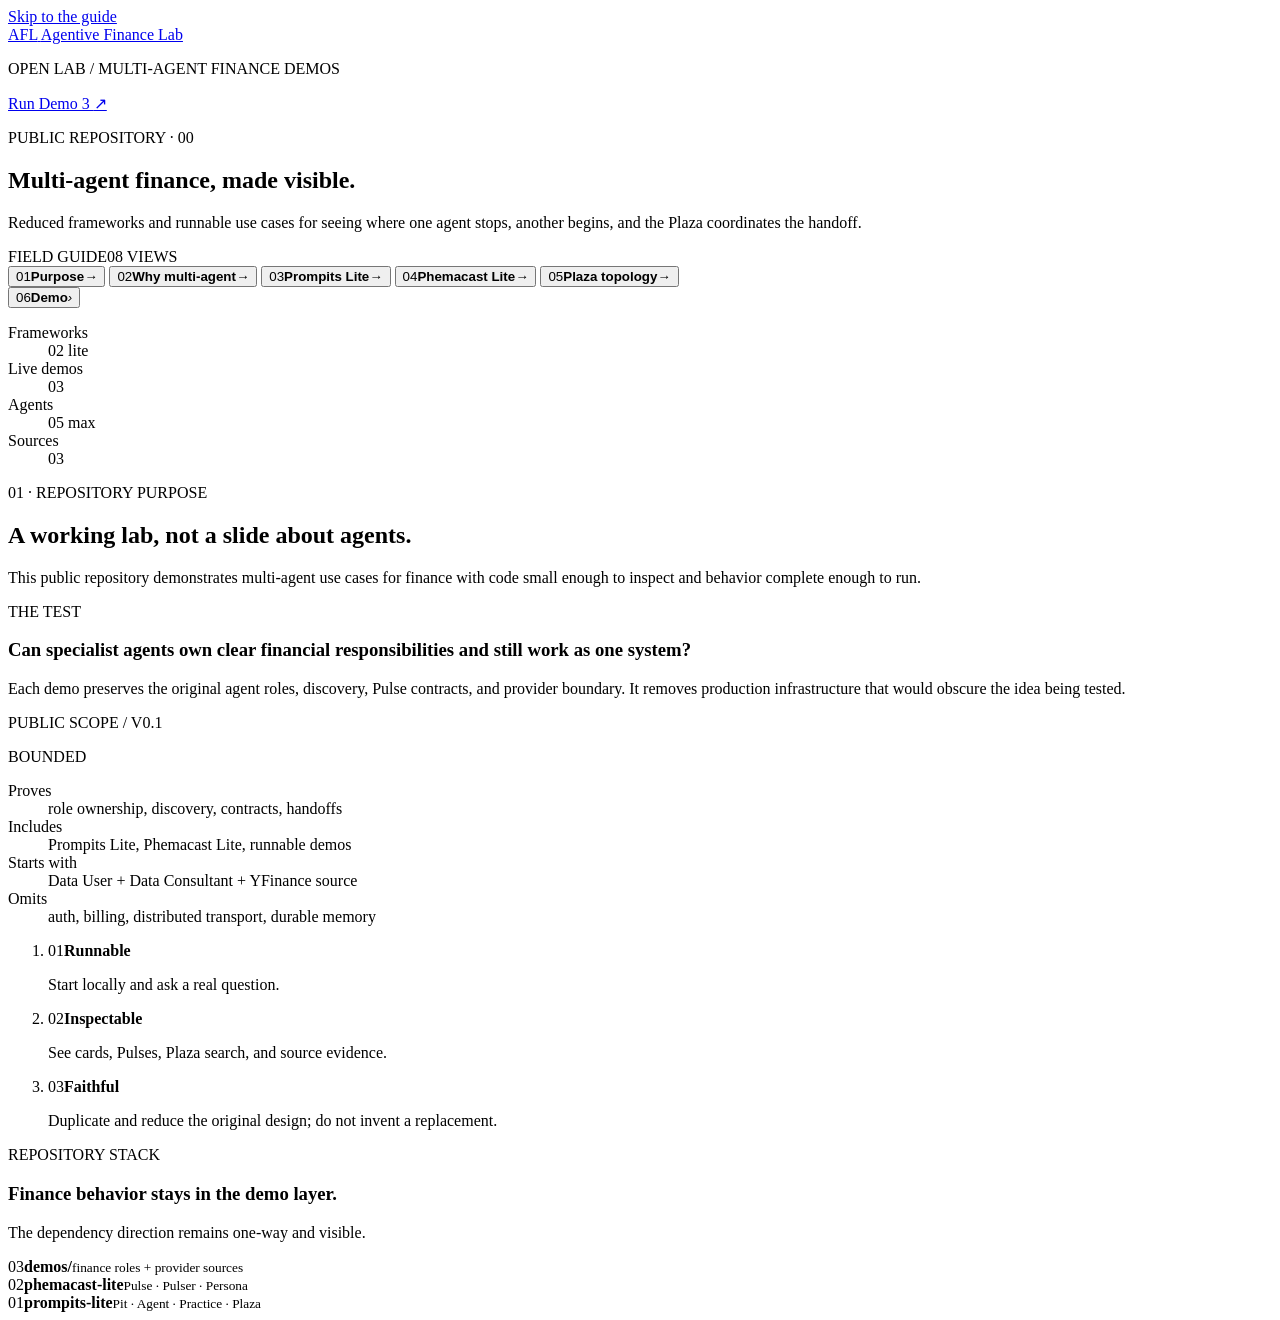
==== commit be534602: "Build Agentive Finance Lab data agent demos" ====
--- a/demos/data-agent-network-demo/data_agent_network_demo/static/index.html
+++ b/demos/data-agent-network-demo/data_agent_network_demo/static/index.html
@@ -5,416 +5,929 @@
     <meta name="viewport" content="width=device-width, initial-scale=1" />
     <meta
       name="description"
-      content="A live, inspectable Data User and Data Consultant multi-agent demo backed only by yfinance."
+      content="A runnable lab for understanding multi-agent finance through reduced Prompits and Phemacast frameworks."
     />
-    <title>Data Agent Network · Agentive Finance Lab</title>
+    <title>Multi-Agent Finance Lab · Agentive Finance Lab</title>
     <link rel="icon" href="/static/favicon.svg" type="image/svg+xml" />
-    <link rel="stylesheet" href="/static/styles.css" />
-    <style>
-      /* This small, self-contained guard must work when the file is opened directly. */
-      .protocol-blocker[hidden] { display: none; }
-      .protocol-blocker {
-        position: fixed;
-        inset: 0;
-        z-index: 9999;
-        display: grid;
-        place-items: center;
-        padding: 24px;
-        color: #eef2eb;
-        background: #0b1110;
-        font: 15px/1.55 ui-monospace, SFMono-Regular, Menlo, Consolas, monospace;
-      }
-      .protocol-blocker__panel { width: min(980px, 100%); max-height: calc(100vh - 48px); overflow: auto; border-top: 4px solid #b8ed5f; padding: 24px 0 2px; }
-      .protocol-blocker__eyebrow { margin: 0 0 8px; color: #b8ed5f !important; font-size: 11px; letter-spacing: .14em; text-transform: uppercase; }
-      .protocol-blocker__panel h1 { max-width: 820px; margin: 0 0 12px; font: 600 clamp(30px, 6vw, 58px)/1 sans-serif; letter-spacing: -.045em; }
-      .protocol-blocker__panel h2 { margin: 0 0 9px; color: #eef2eb; font: 700 13px/1.2 ui-monospace, SFMono-Regular, Menlo, Consolas, monospace; letter-spacing: .08em; text-transform: uppercase; }
-      .protocol-blocker__panel p { margin: 0; color: #acb6af; }
-      .protocol-blocker__lede { max-width: 780px; font-size: 16px; }
-      .protocol-blocker__grid { display: grid; grid-template-columns: 1fr 1fr; gap: 1px; margin-top: 24px; border: 1px solid #39433e; background: #39433e; }
-      .protocol-blocker__section { padding: 18px; background: #101815; }
-      .protocol-blocker__flow { margin-top: 15px; padding: 10px 12px; color: #b8ed5f; background: #151e1b; font-size: 12px; }
-      .protocol-blocker__concepts { display: grid; grid-template-columns: 1fr 1fr; gap: 12px 18px; margin: 0; }
-      .protocol-blocker__concepts div { border-left: 2px solid #61cbbb; padding-left: 10px; }
-      .protocol-blocker__concepts dt { color: #eef2eb; font-weight: 700; }
-      .protocol-blocker__concepts dd { margin: 2px 0 0; color: #acb6af; font-size: 12px; }
-      .protocol-blocker__launch { display: grid; grid-template-columns: minmax(0, 1fr) auto; gap: 18px; align-items: end; margin-top: 1px; padding: 18px; background: #151e1b; }
-      .protocol-blocker__panel code { display: block; margin-top: 12px; padding: 13px; overflow-wrap: anywhere; color: #b8ed5f; background: #0b1110; border: 1px solid #39433e; white-space: pre-wrap; }
-      .protocol-blocker__panel a { color: #0b1110; background: #b8ed5f; display: inline-block; padding: 12px 15px; font-weight: 700; text-decoration: none; white-space: nowrap; }
-      @media (max-width: 720px) {
-        .protocol-blocker { place-items: start center; padding: 16px; }
-        .protocol-blocker__panel { max-height: calc(100vh - 32px); }
-        .protocol-blocker__grid, .protocol-blocker__launch { grid-template-columns: 1fr; }
-        .protocol-blocker__concepts { grid-template-columns: 1fr; }
-        .protocol-blocker__panel a { text-align: center; white-space: normal; }
-      }
-    </style>
+    <link id="landing-styles" rel="stylesheet" href="/static/landing.css?v=20260827.8" />
     <script>
       if (window.location.protocol === "file:") {
-        window.addEventListener("DOMContentLoaded", function () {
-          document.querySelector("#protocol-blocker").hidden = false;
-        });
+        document.querySelector("#landing-styles").href = "./landing.css";
       }
     </script>
-    <script src="/static/app.js" defer></script>
   </head>
   <body>
-    <a class="skip-link" href="#demo-workspace">Skip to demo</a>
-
-    <section id="protocol-blocker" class="protocol-blocker" aria-labelledby="protocol-title" hidden>
-      <div class="protocol-blocker__panel">
-        <p class="protocol-blocker__eyebrow">Agentive Finance Lab · Demo 001 · Launch brief</p>
-        <h1 id="protocol-title">See a financial data request become an inspectable agent handoff.</h1>
-        <p class="protocol-blocker__lede">This standalone open-source lab reduces the original framework ideas to one workable task: a Data User delegates a security-versus-benchmark comparison to a Data Consultant, which retrieves evidence only through yfinance.</p>
-
-        <div class="protocol-blocker__grid">
-          <section class="protocol-blocker__section" aria-labelledby="file-background-title">
-            <h2 id="file-background-title">Project background</h2>
-            <p>The point is not better arithmetic. The demo makes ownership, capability discovery, acceptance checks, provider failure, and one end-to-end trace visible without exposing the original FinMAS implementation.</p>
-            <div class="protocol-blocker__flow">Data User → Plaza → Data Consultant → yfinance → Data User</div>
-          </section>
-          <section class="protocol-blocker__section" aria-labelledby="file-framework-title">
-            <h2 id="file-framework-title">Framework primer</h2>
-            <dl class="protocol-blocker__concepts">
-              <div><dt>Pit</dt><dd>Addressable participant identity.</dd></div>
-              <div><dt>Plaza</dt><dd>Capability discovery and routing.</dd></div>
-              <div><dt>Pulser</dt><dd>Named, validated work contract.</dd></div>
-              <div><dt>Persona</dt><dd>Role-aware Pulser with bounded responsibility.</dd></div>
-            </dl>
-          </section>
+    <a class="skip-link" href="#workspace">Skip to the guide</a>
+    <div class="paper-grid" aria-hidden="true"></div>
+
+    <header class="site-header">
+      <a class="wordmark" href="/" aria-label="Agentive Finance Lab home">
+        <span class="wordmark__lab">AFL</span>
+        <span>Agentive Finance Lab</span>
+      </a>
+      <p class="header-context"><span>OPEN LAB</span> / MULTI-AGENT FINANCE DEMOS</p>
+      <a class="header-action" href="/demos/data-agent-network/real-data/" data-demo-link data-demo-route="/demos/data-agent-network/real-data/">
+        Run Demo 3 <span aria-hidden="true">↗</span>
+      </a>
+    </header>
+
+    <div id="file-note" class="file-note" role="note" hidden>
+      <strong>STATIC PREVIEW</strong>
+      Start the local agents with
+      <code>python demos/data-agent-network-demo/run.py</code>
+    </div>
+
+    <main id="workspace" class="guide-shell">
+      <aside class="guide-rail" aria-labelledby="repo-title">
+        <div class="rail-intro">
+          <p class="eyebrow">PUBLIC REPOSITORY · 00</p>
+          <h1 id="repo-title">Multi-agent finance, made visible.</h1>
+          <p>
+            Reduced frameworks and runnable use cases for seeing where one agent
+            stops, another begins, and the Plaza coordinates the handoff.
+          </p>
         </div>
 
-        <section class="protocol-blocker__launch" aria-labelledby="file-run-title">
-          <div>
-            <h2 id="file-run-title">Run the live demo</h2>
-            <p>A local HTML file cannot start FastAPI or call yfinance. From the repository root, create the environment once and launch the server:</p>
-            <code>python3 -m venv .venv
-source .venv/bin/activate
-python -m pip install -e '.[test]'
-python demos/data-agent-network-demo/run.py</code>
+        <nav class="guide-tabs" aria-label="Repository guide">
+          <div class="guide-tabs__label">
+            <span>FIELD GUIDE</span><span>08 VIEWS</span>
           </div>
-          <a href="http://127.0.0.1:8000">Open the running demo →</a>
-        </section>
-      </div>
-    </section>
-
-    <div class="page-grid" aria-hidden="true"></div>
-
-    <header class="topbar">
-      <a class="brand" href="/" aria-label="Agentive Finance Lab Data Agent Network home">
-        <span class="brand-mark">AFL</span>
-        <span class="brand-name">Data Agent Network</span>
-        <span class="demo-index">/ 001</span>
-      </a>
-      <div class="runtime" id="runtime-status" role="status">
-        <span class="runtime-light" aria-hidden="true"></span>
-        <span id="runtime-label">checking local runtime</span>
-      </div>
-      <span class="repo-link" aria-label="Local repository build">Local build</span>
-    </header>
-
-    <nav class="agent-route" aria-label="Data request route">
-      <span class="route-label">LIVE ROUTE</span>
-      <ol>
-        <li data-hop="user"><strong>Data User</strong><small>frames request</small></li>
-        <li class="route-arrow" aria-hidden="true">→</li>
-        <li data-hop="plaza"><strong>Plaza</strong><small>discovers</small></li>
-        <li class="route-arrow" aria-hidden="true">→</li>
-        <li data-hop="consultant"><strong>Data Consultant</strong><small>retrieves + analyzes</small></li>
-        <li class="route-arrow" aria-hidden="true">→</li>
-        <li data-hop="yfinance"><strong>yfinance</strong><small>only data source</small></li>
-        <li class="route-arrow route-return" aria-hidden="true">↩</li>
-        <li data-hop="result"><strong>Data User</strong><small>checks + presents</small></li>
-      </ol>
-    </nav>
-
-    <main id="demo-workspace" class="workspace">
-      <aside class="request-rail" aria-labelledby="request-title">
-        <div class="rail-heading">
-          <p class="kicker">REQUEST CONTRACT</p>
-          <h2 id="request-title">Compare a security with its benchmark.</h2>
-          <p>The Data User validates the contract. The consultant owns retrieval, alignment, and descriptive calculations.</p>
-        </div>
-
-        <form id="demo-form" novalidate>
-          <div class="symbol-pair">
-            <label for="primary-symbol">
-              <span>Primary</span>
-              <input
-                id="primary-symbol"
-                name="primary_symbol"
-                value="AAPL"
-                maxlength="20"
-                spellcheck="false"
-                autocomplete="off"
-                aria-describedby="symbol-help"
-                required
-              />
-            </label>
-            <span class="versus" aria-hidden="true">vs</span>
-            <label for="benchmark-symbol">
-              <span>Benchmark</span>
-              <input
-                id="benchmark-symbol"
-                name="benchmark_symbol"
-                value="SPY"
-                maxlength="20"
-                spellcheck="false"
-                autocomplete="off"
-                aria-describedby="symbol-help"
-                required
-              />
-            </label>
+          <div role="tablist" aria-orientation="vertical">
+            <button id="tab-purpose" class="guide-tab" type="button" role="tab" aria-selected="true" aria-controls="purpose" tabindex="0">
+              <span>01</span><strong>Purpose</strong><i aria-hidden="true">→</i>
+            </button>
+            <button id="tab-multi-agent" class="guide-tab" type="button" role="tab" aria-selected="false" aria-controls="multi-agent" tabindex="-1">
+              <span>02</span><strong>Why multi-agent</strong><i aria-hidden="true">→</i>
+            </button>
+            <button id="tab-prompits" class="guide-tab" type="button" role="tab" aria-selected="false" aria-controls="prompits" tabindex="-1">
+              <span>03</span><strong>Prompits Lite</strong><i aria-hidden="true">→</i>
+            </button>
+            <button id="tab-phemacast" class="guide-tab" type="button" role="tab" aria-selected="false" aria-controls="phemacast" tabindex="-1">
+              <span>04</span><strong>Phemacast Lite</strong><i aria-hidden="true">→</i>
+            </button>
+            <button id="tab-plaza" class="guide-tab" type="button" role="tab" aria-selected="false" aria-controls="plaza" tabindex="-1">
+              <span>05</span><strong>Plaza topology</strong><i aria-hidden="true">→</i>
+            </button>
+            <div class="guide-tree" data-demo-tree role="presentation">
+              <button class="guide-tree__toggle" type="button" aria-expanded="false" aria-controls="demo-tree-children">
+                <span>06</span><strong>Demo</strong><i aria-hidden="true">›</i>
+              </button>
+              <div id="demo-tree-children" class="guide-tree__children" hidden>
+                <button class="guide-tree__toggle guide-tree__toggle--child" type="button" aria-expanded="false" aria-controls="data-agent-tree-children">
+                  <span aria-hidden="true">└</span><strong>Data Agent</strong><i aria-hidden="true">›</i>
+                </button>
+                <div id="data-agent-tree-children" class="guide-tree__children" hidden>
+                  <button id="tab-demos" class="guide-tab guide-tab--leaf" type="button" role="tab" aria-selected="false" aria-controls="demos" aria-label="Single Source" tabindex="-1">
+                    <span aria-hidden="true">├</span><strong>Single Source</strong><i aria-hidden="true">→</i>
+                  </button>
+                  <button id="tab-demos-multiple" class="guide-tab guide-tab--leaf" type="button" role="tab" aria-selected="false" aria-controls="demos-multiple" aria-label="Multiple Sources" tabindex="-1">
+                    <span aria-hidden="true">├</span><strong>Multiple Sources</strong><i aria-hidden="true">→</i>
+                  </button>
+                  <button id="tab-demos-real" class="guide-tab guide-tab--leaf" type="button" role="tab" aria-selected="false" aria-controls="demos-real" aria-label="Real Data" tabindex="-1">
+                    <span aria-hidden="true">└</span><strong>Real Data</strong><i aria-hidden="true">→</i>
+                  </button>
+                </div>
+              </div>
+            </div>
           </div>
-          <p id="symbol-help" class="field-help">Yahoo Finance ticker syntax · symbols must differ</p>
-
-          <label class="period-field" for="period">
-            <span>Comparison window</span>
-            <select id="period" name="period">
-              <option value="1mo">1 month</option>
-              <option value="3mo">3 months</option>
-              <option value="6mo">6 months</option>
-              <option value="1y" selected>1 year</option>
-              <option value="2y">2 years</option>
-              <option value="5y">5 years</option>
-            </select>
-          </label>
-
-          <div class="fixed-contract" aria-label="Fixed data contract">
-            <span>interval <strong>1d</strong></span>
-            <span>price <strong>adjusted</strong></span>
-            <span>source <strong>yfinance</strong></span>
-          </div>
-
-          <p id="form-error" class="form-error" role="alert" hidden></p>
-          <button id="run-button" class="run-button" type="submit">
-            <span class="run-copy">Run live comparison</span>
-            <span class="run-glyph" aria-hidden="true">→</span>
-          </button>
-
-          <div class="presets" aria-labelledby="preset-label">
-            <span id="preset-label">Quick contracts</span>
-            <div id="preset-buttons" class="preset-buttons">
-              <button type="button" data-primary="MSFT" data-benchmark="QQQ" data-period="1y">MSFT / QQQ</button>
-              <button type="button" data-primary="NVDA" data-benchmark="SPY" data-period="6mo">NVDA / SPY</button>
-              <button type="button" data-primary="BTC-USD" data-benchmark="SPY" data-period="1y">BTC-USD / SPY</button>
-            </div>
-          </div>
-        </form>
-
-        <div class="role-boundary">
-          <p class="kicker">WHY TWO AGENTS?</p>
-          <dl>
-            <div><dt>Data User</dt><dd>intent, delegation, acceptance</dd></div>
-            <div><dt>Consultant</dt><dd>provider, evidence, limitations</dd></div>
-          </dl>
-        </div>
+        </nav>
+
+        <dl class="rail-metrics" aria-label="Repository scope">
+          <div><dt>Frameworks</dt><dd>02 lite</dd></div>
+          <div><dt>Live demos</dt><dd>03</dd></div>
+          <div><dt>Agents</dt><dd>05 max</dd></div>
+          <div><dt>Sources</dt><dd>03</dd></div>
+        </dl>
       </aside>
 
-      <section class="result-desk" aria-label="Data Agent Network evidence desk">
-        <div id="idle-state" class="idle-state">
-          <header class="project-brief">
-            <div>
-              <p class="kicker">PROJECT BACKGROUND · AGENTIVE FINANCE LAB</p>
-              <h1 id="result-title">Make the handoff—not just the answer—visible.</h1>
-            </div>
-            <div class="project-brief__copy">
-              <p>This standalone open-source demo reduces two frameworks to the smallest contracts needed to expose delegation, discovery, typed handoff, acceptance, and traceability.</p>
-              <p>The agents do not improve the arithmetic. The Data User owns intent and acceptance; the Data Consultant owns yfinance retrieval and analysis; Plaza connects them by capability.</p>
-              <ul class="brief-tags" aria-label="Project boundaries">
-                <li>standalone repository</li>
-                <li>not FinMAS</li>
-                <li>yfinance only</li>
-                <li>no synthetic fallback</li>
-                <li>not investment advice</li>
-              </ul>
-            </div>
+      <section class="panel-stage" aria-label="Repository guide content">
+        <article id="purpose" class="guide-panel" role="tabpanel" aria-labelledby="tab-purpose" tabindex="0">
+          <header class="panel-header">
+            <div>
+              <p class="eyebrow">01 · REPOSITORY PURPOSE</p>
+              <h2>A working lab, not a slide about agents.</h2>
+            </div>
+            <p class="panel-deck">
+              This public repository demonstrates multi-agent use cases for
+              finance with code small enough to inspect and behavior complete
+              enough to run.
+            </p>
           </header>
 
-          <section class="framework-primer" aria-labelledby="framework-title">
-            <div class="brief-section-heading">
-              <p class="kicker">FRAMEWORK IN 60 SECONDS</p>
-              <h3 id="framework-title">Three layers, four retained concepts</h3>
-            </div>
-            <div class="framework-stack">
-              <article class="framework-layer framework-layer--demo">
-                <span class="layer-index">03</span>
-                <div><strong>Data Agent Network Demo</strong><p>Data User + Data Consultant apply the contracts to one finance task.</p></div>
-              </article>
-              <article class="framework-layer framework-layer--phema">
-                <span class="layer-index">02</span>
-                <div>
-                  <strong>Phemacast Lite</strong>
-                  <p><b>Persona</b> bounds the role; <b>Pulser</b> binds named, typed Pulse handlers and validates their contracts.</p>
-                  <span class="layer-use">Use · define Pulse → bind handler → assign Persona responsibility</span>
-                </div>
-              </article>
-              <article class="framework-layer framework-layer--prompt">
-                <span class="layer-index">01</span>
-                <div>
-                  <strong>Prompits Lite</strong>
-                  <p><b>Pit</b> supplies addressable identity; <b>Plaza</b> registers, discovers, and invokes capabilities with one trace.</p>
-                  <span class="layer-use">Use · create Pit → register → search → invoke through Plaza</span>
-                </div>
-              </article>
-            </div>
-            <p class="dependency-note">Dependency direction · demo → phemacast-lite → prompits-lite</p>
-          </section>
-
-          <section class="demo-guide" aria-labelledby="guide-title">
-            <div class="brief-section-heading">
-              <p class="kicker">RUN THE DEMO</p>
-              <h3 id="guide-title">Follow the evidence through the network</h3>
-            </div>
-            <ol class="demo-steps">
-              <li><span>01</span><div><strong>Set the contract</strong><p>Choose a primary symbol, benchmark, and period.</p></div></li>
-              <li><span>02</span><div><strong>Route the work</strong><p>Plaza discovers the consultant by role and analysis capability.</p></div></li>
-              <li><span>03</span><div><strong>Inspect the result</strong><p>The consultant returns evidence; the Data User checks and presents it.</p></div></li>
-            </ol>
-            <div class="onboarding-actions">
-              <button id="intro-run-button" class="intro-run-button" type="button">Run AAPL / SPY now <span aria-hidden="true">→</span></button>
-              <a href="#primary-symbol">Edit the request first</a>
-            </div>
-            <p class="demo-guide__note">Live adjusted daily history · yfinance 1.6.0 · no generated substitute data</p>
-          </section>
-        </div>
-
-        <div id="loading-state" class="loading-state" role="status" hidden>
-          <div class="loading-rule" aria-hidden="true"><span></span></div>
-          <p id="loading-label">Data User is framing the request…</p>
-          <small>Retrieval depends on Yahoo Finance availability through yfinance.</small>
-        </div>
-
-        <div id="failure-state" class="failure-state" role="alert" hidden>
-          <div class="failure-mark" aria-hidden="true">!</div>
-          <div>
-            <p class="kicker">NO FALLBACK DATA</p>
-            <h2 id="failure-title" tabindex="-1">The live comparison could not be completed.</h2>
-            <p id="failure-message"></p>
-            <ul id="failure-list"></ul>
-            <button id="retry-button" type="button">Retry the same contract</button>
-            <details class="failure-evidence">
-              <summary>Inspect the failed agent route</summary>
-              <p id="failure-correlation"></p>
-              <ol id="failure-trace-list"></ol>
-            </details>
-          </div>
-        </div>
-
-        <article id="result-content" class="result-content" aria-live="polite" hidden>
-          <header class="result-header">
-            <div>
-              <div class="result-meta">
-                <span id="result-status" class="status-chip">COMPLETE</span>
-                <span id="coverage-label">—</span>
-                <span id="observation-label">—</span>
-              </div>
-              <h2 id="result-headline" tabindex="-1">Comparison complete.</h2>
-              <p id="result-summary"></p>
-            </div>
-            <div class="source-stamp">
-              <span>PROVIDER</span>
-              <strong>yfinance</strong>
-              <small id="provider-version">version —</small>
-            </div>
-          </header>
-
-          <section class="market-overview" aria-labelledby="chart-heading">
-            <div class="chart-heading-row">
-              <div>
-                <p class="section-kicker">NORMALIZED PERFORMANCE</p>
-                <h3 id="chart-heading">Growth of 100</h3>
-              </div>
-              <div id="chart-legend" class="chart-legend" aria-label="Chart legend"></div>
-            </div>
-            <div id="chart-frame" class="chart-frame">
-              <svg id="performance-chart" viewBox="0 0 960 300" role="img" aria-labelledby="chart-heading chart-description"></svg>
-              <p id="chart-description" class="sr-only"></p>
-            </div>
-            <div id="relative-metrics" class="relative-metrics"></div>
-          </section>
-
-          <section class="metric-ledger" aria-labelledby="metric-title">
-            <div class="section-heading">
-              <div><p class="section-kicker">DESCRIPTIVE STATISTICS</p><h3 id="metric-title">Metric ledger</h3></div>
-              <p>Calculated from aligned adjusted closes; not investment advice.</p>
-            </div>
-            <div class="table-scroll">
-              <table>
-                <caption class="sr-only">Comparison metrics for the primary security and benchmark</caption>
-                <thead id="metric-head"></thead>
-                <tbody id="metric-body"></tbody>
-              </table>
-            </div>
-          </section>
-
-          <div class="evidence-grid">
-            <section class="quality-panel" aria-labelledby="quality-title">
-              <div class="section-heading compact">
-                <div><p class="section-kicker">ACCEPTANCE</p><h3 id="quality-title">Quality checks</h3></div>
-                <span id="quality-count"></span>
-              </div>
-              <ul id="quality-list" class="quality-list"></ul>
-              <div id="warning-box" class="warning-box" hidden>
-                <strong>Review notes</strong>
-                <ul id="warning-list"></ul>
-              </div>
+          <div class="mission-grid">
+            <section class="mission-statement" aria-labelledby="mission-title">
+              <p class="plate-label">THE TEST</p>
+              <h3 id="mission-title">
+                Can specialist agents own clear financial responsibilities and
+                still work as one system?
+              </h3>
+              <p>
+                Each demo preserves the original agent roles, discovery, Pulse
+                contracts, and provider boundary. It removes production
+                infrastructure that would obscure the idea being tested.
+              </p>
             </section>
 
-            <section class="observations-panel" aria-labelledby="observations-title">
-              <div class="section-heading compact">
-                <div><p class="section-kicker">RAW EVIDENCE</p><h3 id="observations-title">Latest aligned closes</h3></div>
-              </div>
-              <div class="table-scroll latest-scroll">
-                <table>
-                  <caption class="sr-only">Latest aligned adjusted daily closing prices</caption>
-                  <thead id="observation-head"></thead>
-                  <tbody id="observation-body"></tbody>
-                </table>
-              </div>
+            <section class="scope-sheet" aria-labelledby="scope-title">
+              <div class="scope-sheet__head">
+                <p id="scope-title">PUBLIC SCOPE / V0.1</p><span>BOUNDED</span>
+              </div>
+              <dl>
+                <div><dt>Proves</dt><dd>role ownership, discovery, contracts, handoffs</dd></div>
+                <div><dt>Includes</dt><dd>Prompits Lite, Phemacast Lite, runnable demos</dd></div>
+                <div><dt>Starts with</dt><dd>Data User + Data Consultant + YFinance source</dd></div>
+                <div><dt>Omits</dt><dd>auth, billing, distributed transport, durable memory</dd></div>
+              </dl>
             </section>
           </div>
 
-          <details class="inspector" open>
-            <summary>
-              <span><b>Provenance</b> · exact source calls and row handling</span>
-              <span aria-hidden="true">+</span>
-            </summary>
-            <div id="provenance-list" class="provenance-list"></div>
-            <p id="usage-notice" class="usage-notice">yfinance is used for research and educational purposes. Yahoo Finance data is intended for personal use.</p>
-          </details>
-
-          <details class="inspector">
-            <summary>
-              <span><b>Agent trace</b> · one correlation id across every hop</span>
-              <span aria-hidden="true">+</span>
-            </summary>
-            <div class="trace-header">
-              <span>CORRELATION</span><code id="correlation-id">—</code>
-            </div>
-            <ol id="trace-list" class="trace-list"></ol>
-          </details>
-
-          <details class="inspector architecture-inspector">
-            <summary>
-              <span><b>Lite architecture</b> · what each retained concept does</span>
-              <span aria-hidden="true">+</span>
-            </summary>
-            <dl class="concept-ledger">
-              <div><dt>Pit</dt><dd>Addressable identity for each participant.</dd></div>
-              <div><dt>Plaza</dt><dd>Registry that discovers and routes to the consultant.</dd></div>
-              <div><dt>Pulser</dt><dd>Named, validated capability contract.</dd></div>
-              <div><dt>Persona</dt><dd>Role-aware Pulser with a bounded responsibility.</dd></div>
-            </dl>
-          </details>
-
-          <p id="result-caveat" class="result-caveat"></p>
+          <ol class="principle-strip" aria-label="Repository principles">
+            <li><span>01</span><strong>Runnable</strong><p>Start locally and ask a real question.</p></li>
+            <li><span>02</span><strong>Inspectable</strong><p>See cards, Pulses, Plaza search, and source evidence.</p></li>
+            <li><span>03</span><strong>Faithful</strong><p>Duplicate and reduce the original design; do not invent a replacement.</p></li>
+          </ol>
+
+          <section class="layer-stack" aria-labelledby="stack-title">
+            <div class="layer-stack__intro">
+              <p class="plate-label">REPOSITORY STACK</p>
+              <h3 id="stack-title">Finance behavior stays in the demo layer.</h3>
+              <p>The dependency direction remains one-way and visible.</p>
+            </div>
+            <div class="layer-stack__layers" aria-label="Demos depend on Phemacast Lite, which depends on Prompits Lite">
+              <div class="layer layer--demo"><span>03</span><strong>demos/</strong><small>finance roles + provider sources</small></div>
+              <div class="layer layer--phema"><span>02</span><strong>phemacast-lite</strong><small>Pulse · Pulser · Persona</small></div>
+              <div class="layer layer--prompits"><span>01</span><strong>prompits-lite</strong><small>Pit · Agent · Practice · Plaza</small></div>
+            </div>
+          </section>
+        </article>
+
+        <article id="multi-agent" class="guide-panel" role="tabpanel" aria-labelledby="tab-multi-agent" tabindex="0" hidden>
+          <header class="panel-header">
+            <div>
+              <p class="eyebrow">02 · WHY MULTI-AGENT</p>
+              <h2>Better for team-shaped work. Not a replacement for tools.</h2>
+            </div>
+            <p class="panel-deck">
+              Finance becomes a coordination problem when providers, policies,
+              expertise, and accountability no longer fit cleanly inside one
+              model context.
+            </p>
+          </header>
+
+          <section class="decision-rule" aria-labelledby="decision-title">
+            <div>
+              <p class="plate-label">THE DECISION RULE</p>
+              <h3 id="decision-title">Use the smallest architecture that owns the work clearly.</h3>
+            </div>
+            <div class="decision-lanes">
+              <article><span>01</span><h4>Deterministic tool</h4><p>Fetching, math, parsing, and fixed transformations.</p></article>
+              <article><span>02</span><h4>Single agent</h4><p>Linear reasoning where one context should remain intact.</p></article>
+              <article class="decision-lanes__active"><span>03</span><h4>Multi-agent system</h4><p>Specialized roles, parallel work, independent providers, or explicit checking.</p></article>
+            </div>
+          </section>
+
+          <section class="comparison" aria-labelledby="comparison-title">
+            <div class="comparison__heading">
+              <p class="plate-label">DIFFERENT LAYERS, DIFFERENT JOBS</p>
+              <h3 id="comparison-title">What Prompits adds beyond MCP, Skills, and messaging</h3>
+            </div>
+            <div class="comparison-table" role="table" aria-label="MCP, Skills, A2A, and Prompits comparison">
+              <div class="comparison-row comparison-row--head" role="row">
+                <span role="columnheader">Layer</span><span role="columnheader">Owns</span><span role="columnheader">Does not own by itself</span>
+              </div>
+              <div class="comparison-row" role="row">
+                <strong role="cell">MCP</strong><p role="cell">A model or agent connecting to tools and data.</p><p role="cell">Independent worker identity, team roles, or handoff ownership.</p>
+              </div>
+              <div class="comparison-row" role="row">
+                <strong role="cell">Skills</strong><p role="cell">Repeatable know-how and instructions for a worker.</p><p role="cell">Availability, lifecycle, negotiation, or a separate policy boundary.</p>
+              </div>
+              <div class="comparison-row" role="row">
+                <strong role="cell">A2A</strong><p role="cell">A protocol for independent agents to communicate.</p><p role="cell">The team structure, workflow, or operating model around those messages.</p>
+              </div>
+              <div class="comparison-row comparison-row--signal" role="row">
+                <strong role="cell">Prompits</strong><p role="cell">Addressable agents, advertised Practices, Plaza discovery, and coordinated invocation.</p><p role="cell">It can use MCP, Skills, or A2A; it does not need to erase them.</p>
+              </div>
+            </div>
+          </section>
+
+          <aside class="coordination-thesis">
+            <span>THE ADVANTAGE</span>
+            <p>
+              A tool catalog asks one model to understand every endpoint.
+              An agent network asks it to find the right specialist. The latter
+              is a smaller, more stable decision when the financial domain keeps expanding.
+            </p>
+          </aside>
+
+          <section class="reading-list" aria-labelledby="reading-title">
+            <div><p class="plate-label">FROM ALVIN CHO'S ESSAYS</p><h3 id="reading-title">The argument behind this lab</h3></div>
+            <ol>
+              <li><a href="https://medium.com/agentive-futures/building-ai-teams-anthropics-mcp-google-s-a2a-and-the-prompits-2f60153c9738" target="_blank" rel="noreferrer"><span>01</span>Building AI Teams: MCP, A2A, and Prompits<b aria-hidden="true">↗</b></a></li>
+              <li><a href="https://alvincho.medium.com/why-todays-ai-isn-t-ready-for-true-multi-agent-systems-yet-dcdacf69b594" target="_blank" rel="noreferrer"><span>02</span>Why Today's AI Isn't Ready for True Multi-Agent Systems—Yet<b aria-hidden="true">↗</b></a></li>
+              <li><a href="https://medium.com/agentive-futures/financial-data-should-be-a-network-of-agents-deb0c7f8cb38" target="_blank" rel="noreferrer"><span>03</span>Financial Data Should Be a Network of Agents<b aria-hidden="true">↗</b></a></li>
+            </ol>
+            <small>The Skills comparison is an architectural synthesis, not a quotation from an essay.</small>
+          </section>
+        </article>
+
+        <article id="prompits" class="guide-panel" role="tabpanel" aria-labelledby="tab-prompits" tabindex="0" hidden>
+          <header class="panel-header">
+            <div>
+              <p class="eyebrow">03 · FRAMEWORK GUIDE</p>
+              <h2>Prompits Lite gives every participant an address and a way to work.</h2>
+            </div>
+            <p class="panel-deck">
+              The Lite package preserves the original framework spine in one
+              process: identity, agent cards, Practices, Plaza registration,
+              filtered search, and UsePractice routing.
+            </p>
+          </header>
+
+          <div class="framework-map">
+            <section class="concept-ledger" aria-labelledby="prompits-concepts">
+              <div class="concept-ledger__head"><p id="prompits-concepts">READ THE FRAMEWORK IN THIS ORDER</p><span>FOUNDATION</span></div>
+              <ol>
+                <li><span>01</span><div><strong>Pit</strong><p>The root addressable identity. A <code>PitAddress</code> says which participant is being referenced.</p></div></li>
+                <li><span>02</span><div><strong>BaseAgent</strong><p>A Pit that owns an Agent Card, connects to a Plaza, searches, sends, and invokes Practices.</p></div></li>
+                <li><span>03</span><div><strong>StandbyAgent</strong><p>The ready worker tier used by Phemacast's Pulser.</p></div></li>
+                <li><span>04</span><div><strong>Practice</strong><p>A named capability contract with metadata and executable behavior.</p></div></li>
+                <li><span>05</span><div><strong>Plaza</strong><p>The shared register, search, resolve, and routing point for the network.</p></div></li>
+                <li><span>06</span><div><strong>UsePractice</strong><p>The same invocation surface for local behavior or a Plaza-resolved counterpart.</p></div></li>
+              </ol>
+            </section>
+
+            <section class="use-sequence" aria-labelledby="prompits-use">
+              <p class="plate-label">MINIMUM USE SEQUENCE</p>
+              <h3 id="prompits-use">Publish capability. Discover counterpart. Invoke by contract.</h3>
+              <pre aria-label="Prompits Lite usage example"><code>agent.add_practice(practice)
+agent.register()
+
+matches = agent.search(
+    pit_type="Persona",
+    tag="data-consultant",
+)
+
+result = agent.UsePractice(
+    "get_pulse_data",
+    content={
+        "pulse_name": "data_advice",
+        "input_data": {"query": "AAPL history"},
+    },
+    pit_address=matches[0],
+)</code></pre>
+              <p class="code-note">The demo's Plaza resolves the target and invokes the registered Practice in-process.</p>
+            </section>
+          </div>
+
+          <div class="scope-contrast" aria-label="Prompits Lite retained and omitted scope">
+            <section><p>RETAINED</p><ul><li>Pit and PitAddress</li><li>Agent cards and Practice metadata</li><li>register and filtered search</li><li>resolve and UsePractice routing</li><li>Message envelope</li></ul></section>
+            <section><p>INTENTIONALLY OMITTED</p><ul><li>distributed HTTP agent services</li><li>authentication and credentials</li><li>leases and heartbeat</li><li>durable directory state</li><li>billing and production policy</li></ul></section>
+          </div>
+        </article>
+
+        <article id="phemacast" class="guide-panel" role="tabpanel" aria-labelledby="tab-phemacast" tabindex="0" hidden>
+          <header class="panel-header">
+            <div>
+              <p class="eyebrow">04 · FRAMEWORK GUIDE</p>
+              <h2>Phemacast Lite turns generic agents into role-bearing Pulsers and Personas.</h2>
+            </div>
+            <p class="panel-deck">
+              Phemacast layers content and interaction semantics on Prompits.
+              It does not create a second agent runtime or bypass the Plaza.
+            </p>
+          </header>
+
+          <section class="inheritance-spine" aria-labelledby="inheritance-title">
+            <div>
+              <p class="plate-label">ORIGINAL INHERITANCE, REDUCED</p>
+              <h3 id="inheritance-title">One spine, increasingly specific behavior.</h3>
+            </div>
+            <ol aria-label="Pit to Persona inheritance">
+              <li><span>01</span><strong>Pit</strong><small>identity</small></li>
+              <li><span>02</span><strong>BaseAgent</strong><small>card + Plaza</small></li>
+              <li><span>03</span><strong>StandbyAgent</strong><small>worker</small></li>
+              <li><span>04</span><strong>Pulser</strong><small>Pulse provider</small></li>
+              <li><span>05</span><strong>Persona</strong><small>role + profile</small></li>
+            </ol>
+          </section>
+
+          <div class="phema-guide">
+            <section class="concept-ledger concept-ledger--short" aria-labelledby="phemacast-concepts">
+              <div class="concept-ledger__head"><p id="phemacast-concepts">CORE CONCEPTS</p><span>COLLABORATION</span></div>
+              <ol>
+                <li><span>01</span><div><strong>Pulse</strong><p>A named interaction definition: address, input schema, output schema, and meaning.</p></div></li>
+                <li><span>02</span><div><strong>Pulser</strong><p>A StandbyAgent that advertises <code>supported_pulses</code> and serves <code>get_pulse_data</code>.</p></div></li>
+                <li><span>03</span><div><strong>Persona</strong><p>A Pulser with a role profile, behavior instructions, and domain identity.</p></div></li>
+                <li><span>04</span><div><strong>RAGPersona</strong><p>The retained inheritance name used by the Data Consultant's catalog-grounded advice.</p></div></li>
+              </ol>
+            </section>
+
+            <section class="demo-mapping" aria-labelledby="mapping-title">
+              <p class="plate-label">HOW DATA AGENT / SINGLE SOURCE MAPS ONTO IT</p>
+              <h3 id="mapping-title">No fictional workflow layer.</h3>
+              <dl>
+                <div><dt>Data User</dt><dd>Persona exposing <code>data_request</code>, source status, spec, and fetch Pulses.</dd></div>
+                <div><dt>Data Consultant</dt><dd>RAGPersona exposing catalog-grounded advice and source identity.</dd></div>
+                <div><dt>YFinance source</dt><dd>Pulser owning provider documentation and provider execution.</dd></div>
+                <div><dt>Browser</dt><dd>The Data User's HTTP interface—not another agent in the Plaza.</dd></div>
+              </dl>
+            </section>
+          </div>
+
+          <aside class="dependency-callout">
+            <span>DEPENDENCY DIRECTION</span>
+            <p><b>demo</b> → <b>phemacast-lite</b> → <b>prompits-lite</b></p>
+            <small>Finance concepts remain in the demo; Phemacast remains reusable.</small>
+          </aside>
+        </article>
+
+        <article id="plaza" class="guide-panel" role="tabpanel" aria-labelledby="tab-plaza" tabindex="0" hidden>
+          <header class="panel-header panel-header--plaza">
+            <div>
+              <p class="eyebrow">05 · PROMPITS TOPOLOGY</p>
+              <h2>The Plaza is the coordination plane.</h2>
+            </div>
+            <p class="panel-deck">
+              Agents do not carry an ever-growing map of peers. They publish a
+              card to the Plaza, search the shared directory, resolve a target,
+              and invoke its Practice through one visible coordination point.
+            </p>
+          </header>
+
+          <figure class="topology-figure" aria-labelledby="topology-title topology-description">
+            <div class="topology-figure__bar">
+              <p id="topology-title">PROMPITS / PLAZA-CENTERED NETWORK</p>
+              <span>REGISTER · SEARCH · RESOLVE · ROUTE</span>
+            </div>
+            <div class="topology-map">
+              <svg class="topology-lines" viewBox="0 0 1000 460" role="img" aria-labelledby="topology-svg-title topology-description">
+                <title id="topology-svg-title">Prompits Plaza centralized coordination topology</title>
+                <desc id="topology-description">Data User Persona, Data Consultant Persona, YFinance Data Source Pulser, and a future specialist agent connect to the central Plaza for registration, discovery, resolution, and Practice routing. The agents are not arranged as an unmanaged peer mesh.</desc>
+                <defs>
+                  <marker id="route-arrow" viewBox="0 0 10 10" refX="8" refY="5" markerWidth="6" markerHeight="6" orient="auto-start-reverse">
+                    <path d="M 0 0 L 10 5 L 0 10 z"></path>
+                  </marker>
+                </defs>
+                <path class="route-line route-line--signal" d="M 245 104 C 350 104, 360 188, 442 214" marker-end="url(#route-arrow)"></path>
+                <path class="route-line" d="M 755 104 C 650 104, 640 188, 558 214" marker-end="url(#route-arrow)"></path>
+                <path class="route-line" d="M 245 356 C 350 356, 360 272, 442 246" marker-end="url(#route-arrow)"></path>
+                <path class="route-line route-line--future" d="M 755 356 C 650 356, 640 272, 558 246" marker-end="url(#route-arrow)"></path>
+                <circle cx="500" cy="230" r="102" class="orbit"></circle>
+                <circle cx="500" cy="230" r="128" class="orbit orbit--outer"></circle>
+              </svg>
+
+              <article class="agent-node agent-node--user">
+                <span>PERSONA / 01</span><strong>Data User</strong><small>owns application intent</small><i>data_request</i>
+              </article>
+              <article class="agent-node agent-node--consultant">
+                <span>PERSONA / 02</span><strong>Data Consultant</strong><small>owns source advice</small><i>data_advice</i>
+              </article>
+              <article class="agent-node agent-node--source">
+                <span>PULSER / 03</span><strong>YFinance Source</strong><small>owns provider access</small><i>data_fetch</i>
+              </article>
+              <article class="agent-node agent-node--future">
+                <span>AGENT / N</span><strong>Future Specialist</strong><small>register without rewiring peers</small><i>new Practice</i>
+              </article>
+
+              <div class="plaza-hub" aria-hidden="true">
+                <span>PROMPITS</span><strong>PLAZA</strong><small>DIRECTORY + ROUTER</small>
+                <p>REGISTER<br />SEARCH<br />RESOLVE<br />ROUTE</p>
+              </div>
+
+              <span class="edge-label edge-label--register">REGISTER / CARD</span>
+              <span class="edge-label edge-label--search">SEARCH</span>
+              <span class="edge-label edge-label--pulse">USEPRACTICE / PULSE</span>
+              <span class="edge-label edge-label--future">DISCOVER ON DEMAND</span>
+            </div>
+            <figcaption>
+              One Plaza coordinates this demo network. Larger systems may use
+              several domain or regional Plazas; “centralized” here means a
+              deliberate coordination point, not one mandatory global server.
+            </figcaption>
+          </figure>
+
+          <div class="topology-notes">
+            <ol aria-label="Plaza coordination sequence">
+              <li><span>01</span><p><strong>Register</strong>Agent publishes its card, address, type, tags, and Practices.</p></li>
+              <li><span>02</span><p><strong>Search</strong>Caller filters the shared directory instead of hardcoding a peer.</p></li>
+              <li><span>03</span><p><strong>Resolve</strong>Plaza maps the selected card to the registered participant.</p></li>
+              <li><span>04</span><p><strong>Route</strong><code>UsePractice</code> invokes the named contract and returns the result.</p></li>
+            </ol>
+            <aside class="mesh-contrast" aria-labelledby="mesh-title">
+              <p class="plate-label">TOPOLOGY CHOICE</p>
+              <h3 id="mesh-title">Coordination plane, not an unmanaged peer mesh.</h3>
+              <div class="mini-topologies" aria-hidden="true">
+                <div class="mini-topology mini-topology--plaza"><i></i><i></i><i></i><i></i><b>P</b></div>
+                <span>vs</span>
+                <div class="mini-topology mini-topology--mesh"><i></i><i></i><i></i><i></i></div>
+              </div>
+              <p>
+                A2A can carry agent-to-agent messages and can complement
+                Prompits. Plaza adds the registry and operating structure that
+                a communication protocol alone does not define.
+              </p>
+              <a href="https://medium.com/agentive-futures/from-broadcast-to-discovery-how-ai-agents-find-each-other-1609f63098df" target="_blank" rel="noreferrer">Read: From Broadcast to Discovery <span aria-hidden="true">↗</span></a>
+            </aside>
+          </div>
+        </article>
+
+        <article id="demos" class="guide-panel" role="tabpanel" aria-labelledby="tab-demos" tabindex="0" hidden>
+          <header class="panel-header">
+            <div>
+              <p class="eyebrow">06 · DEMO / DATA AGENT</p>
+              <h2>Data Agent / Single Source.</h2>
+            </div>
+            <p class="panel-deck">
+              The first reduced use case retains three original agent roles and
+              one financial data source. The browser is the Data User's interface.
+            </p>
+          </header>
+
+          <section class="demo-ticket" aria-labelledby="demo-title">
+            <div class="demo-ticket__number"><strong>01</strong><span>AVAILABLE</span></div>
+            <div class="demo-ticket__main">
+              <p class="plate-label">DATA AGENT / SINGLE SOURCE</p>
+              <h3 id="demo-title">Ask which YFinance data fits the job—then fetch it from the source agent.</h3>
+              <p>
+                The Consultant recommends from its synchronized source catalog.
+                The Data User then resolves and calls YFinance directly; the
+                Consultant never proxies market data.
+              </p>
+              <div class="participant-list" aria-label="Demo participants">
+                <span><b>01</b>Data User Persona</span>
+                <span><b>02</b>Data Consultant Persona</span>
+                <span><b>03</b>YFinance Data Source Pulser</span>
+              </div>
+            </div>
+            <div class="demo-ticket__launch">
+              <span>TRY THIS</span>
+              <blockquote>“I need free daily prices and volume for AAPL.”</blockquote>
+              <a class="primary-action" href="/demos/data-agent-network/" data-demo-link data-demo-route="/demos/data-agent-network/">Open Data User chat <b aria-hidden="true">→</b></a>
+            </div>
+          </section>
+
+          <section class="demo-walkthrough" aria-labelledby="walkthrough-title">
+            <header class="demo-walkthrough__intro">
+              <div>
+                <p class="plate-label">BEFORE THE DIAGRAM · HOW THE DEMO WORKS</p>
+                <h3 id="walkthrough-title">The chat is an agent interface, not a YFinance search box.</h3>
+              </div>
+              <p>
+                Data User owns the conversation. It discovers Data Consultant
+                through Plaza; the Consultant recommends endpoints from its
+                synchronized YFinance catalog. Data User then inspects or calls
+                the selected source directly—the Consultant never proxies data.
+              </p>
+            </header>
+
+            <ol class="demo-walkthrough__steps" aria-label="Single Source demo steps">
+              <li>
+                <span>01 / ASK</span>
+                <strong>State the need</strong>
+                <p>The browser sends the natural-language requirement to the Data User Persona.</p>
+              </li>
+              <li>
+                <span>02 / DISCOVER</span>
+                <strong>Find the specialist</strong>
+                <p>Data User searches Plaza, resolves Data Consultant, and calls <code>data_advice</code>.</p>
+              </li>
+              <li>
+                <span>03 / ADVISE</span>
+                <strong>Match catalog memory</strong>
+                <p>Consultant retrieves synchronized endpoint documentation. No LLM or provider I/O runs.</p>
+              </li>
+              <li>
+                <span>04 / INSPECT OR USE</span>
+                <strong>Call the source</strong>
+                <p>Data User sends <code>data_spec</code> or <code>data_fetch</code> directly to YFinance.</p>
+              </li>
+            </ol>
+
+            <aside class="demo-walkthrough__rule" aria-label="Advice and retrieval boundary">
+              <strong>CHAT ≠ FETCH</strong>
+              <p>
+                Every typed question below exercises <code>data_request → data_advice</code>.
+                Choose <b>Inspect</b> for the source contract or <b>Use</b> to perform the only live YFinance call.
+              </p>
+            </aside>
+
+            <div class="query-evidence__heading">
+              <div>
+                <p class="plate-label">THREE OBSERVED RUNS</p>
+                <h3>One source network, three data needs.</h3>
+              </div>
+              <p>Captured from the locally running Data User interface with the YFinance catalog expanded.</p>
+            </div>
+
+            <ol class="query-evidence" aria-label="Three example query results">
+              <li>
+                <figure class="query-run">
+                  <div class="query-run__bar"><span>RUN 01</span><code>TOP MATCH · ticker.history</code></div>
+                  <a class="query-run__capture" href="/static/demo-query-price-history.jpg" data-file-href="./demo-query-price-history.jpg" target="_blank" rel="noreferrer" aria-label="Open full-size AAPL price history query screenshot">
+                    <img src="/static/demo-query-price-history.jpg" data-file-src="./demo-query-price-history.jpg" width="1280" height="720" loading="lazy" decoding="async" alt="Data User and Data Consultant response for daily AAPL prices and volume, with the YFinance source routes expanded." />
+                    <span>OPEN CAPTURE ↗</span>
+                  </a>
+                  <figcaption>
+                    <strong>“I need daily prices and volume for AAPL.”</strong>
+                    <span>Top route: historical OHLCV with period and interval parameters.</span>
+                  </figcaption>
+                </figure>
+              </li>
+              <li>
+                <figure class="query-run">
+                  <div class="query-run__bar"><span>RUN 02</span><code>TOP MATCH · ticker.fast_info</code></div>
+                  <a class="query-run__capture" href="/static/demo-query-quote.jpg" data-file-href="./demo-query-quote.jpg" target="_blank" rel="noreferrer" aria-label="Open full-size MSFT quote query screenshot">
+                    <img src="/static/demo-query-quote.jpg" data-file-src="./demo-query-quote.jpg" width="1280" height="720" loading="lazy" decoding="async" alt="Data User and Data Consultant response for a current MSFT quote, with the YFinance source routes expanded." />
+                    <span>OPEN CAPTURE ↗</span>
+                  </a>
+                  <figcaption>
+                    <strong>“Which endpoint returns a current MSFT quote?”</strong>
+                    <span>Top route: the compact quote snapshot in <code>fast_info</code>.</span>
+                  </figcaption>
+                </figure>
+              </li>
+              <li>
+                <figure class="query-run">
+                  <div class="query-run__bar"><span>RUN 03</span><code>MATCH · ticker.info</code></div>
+                  <a class="query-run__capture" href="/static/demo-query-company-profile.jpg" data-file-href="./demo-query-company-profile.jpg" target="_blank" rel="noreferrer" aria-label="Open full-size AAPL company profile query screenshot">
+                    <img src="/static/demo-query-company-profile.jpg" data-file-src="./demo-query-company-profile.jpg" width="1280" height="720" loading="lazy" decoding="async" alt="Data User and Data Consultant response for AAPL company profile fields, with the YFinance source route expanded." />
+                    <span>OPEN CAPTURE ↗</span>
+                  </a>
+                  <figcaption>
+                    <strong>“What profile and fundamental fields exist for AAPL?”</strong>
+                    <span>Matched route: company, sector, industry, and business metadata.</span>
+                  </figcaption>
+                </figure>
+              </li>
+            </ol>
+          </section>
+
+          <figure class="demo-flow" aria-labelledby="demo-flow-caption">
+            <div class="demo-flow__bar">
+              <p>DEMO 1 / DETAILED AGENT SEQUENCE</p>
+              <span>CATALOG SYNC + ADVICE + DIRECT DATA</span>
+            </div>
+            <img
+              src="/static/data-agent-single-source-flow-v2.png"
+              data-file-src="./data-agent-single-source-flow-v2.png"
+              width="1672"
+              height="941"
+              loading="lazy"
+              decoding="async"
+              alt="Sequence diagram showing YFinance Source registration and Consultant catalog synchronization through Plaza, Data User advice with Data Consultant, and Data User direct specification and data calls to YFinance Source."
+            />
+            <figcaption id="demo-flow-caption">
+              <b>One registry, three phases.</b> Plaza supports registration and
+              discovery; the Consultant owns catalog-grounded advice; the Data
+              User calls the YFinance source directly for schema or market data.
+            </figcaption>
+          </figure>
+
+          <section class="route-ledger" aria-labelledby="routes-title">
+            <div class="route-ledger__heading"><p class="plate-label">THREE IMPLEMENTED PHASES</p><h3 id="routes-title">Discovery coordinates the handoff without proxying the work.</h3></div>
+            <ol>
+              <li>
+                <span>CATALOG SYNC</span>
+                <p><b>YFinance Source</b> <i>register</i> → <b>Plaza</b> · <b>Data Consultant</b> <i>search: data_availability</i> → <b>Plaza</b> ↩ address · <b>Data Consultant</b> <i>data_availability</i> → <b>YFinance Source</b> ↩ catalog</p>
+                <small>The Consultant stores source documentation in its own RAG memory; no provider data is fetched.</small>
+              </li>
+              <li>
+                <span>ADVICE</span>
+                <p><b>Data User</b> <i>search: Data Consultant</i> → <b>Plaza</b> ↩ address · <b>Data User</b> <i>data_advice</i> → <b>Data Consultant</b> ↩ source advice</p>
+                <small>No provider call is needed to recommend a source.</small>
+              </li>
+              <li>
+                <span>DIRECT DATA</span>
+                <p><b>Data User</b> <i>data_source_status</i> → <b>Data Consultant</b> ↩ YFinance identity · <b>Data User</b> <i>data_spec / data_fetch</i> → <b>YFinance Source</b> ↩ schema / market data</p>
+                <small>Only <code>data_fetch</code> performs YFinance I/O.</small>
+              </li>
+            </ol>
+          </section>
+
+          <aside class="run-note">
+            <div><span>LOCAL RUN</span><code>python demos/data-agent-network-demo/run.py --open</code></div>
+            <p>Educational localhost demo · YFinance for personal use · no investment or trading advice</p>
+          </aside>
+        </article>
+
+        <article id="demos-multiple" class="guide-panel" role="tabpanel" aria-labelledby="tab-demos-multiple" tabindex="0" hidden>
+          <header class="panel-header">
+            <div>
+              <p class="eyebrow">07 · DEMO / DATA AGENT</p>
+              <h2>Data Agent / Multiple Sources.</h2>
+            </div>
+            <p class="panel-deck">
+              The same Data User and Data Consultant now work with three
+              independently registered Data Source agents: YFinance, Alpha
+              Vantage, and FRED.
+            </p>
+          </header>
+
+          <section class="demo-ticket demo-ticket--multiple" aria-labelledby="multiple-demo-title">
+            <div class="demo-ticket__number"><strong>02</strong><span>AVAILABLE</span></div>
+            <div class="demo-ticket__main">
+              <p class="plate-label">DATA AGENT / MULTIPLE SOURCES</p>
+              <h3 id="multiple-demo-title">Ask once, compare documented routes, then call the chosen source agent.</h3>
+              <p>
+                Each source owns its own catalog and provider boundary. The
+                Consultant synchronizes those catalogs and recommends matching
+                endpoints; it does not become a shared data proxy.
+              </p>
+              <div class="participant-list" aria-label="Multiple Sources demo participants">
+                <span><b>01</b>Data User Persona</span>
+                <span><b>02</b>Data Consultant Persona</span>
+                <span><b>03</b>YFinance Data Source Pulser</span>
+                <span><b>04</b>Alpha Vantage Data Source Pulser</span>
+                <span><b>05</b>FRED Data Source Pulser</span>
+              </div>
+            </div>
+            <div class="demo-ticket__launch">
+              <span>TRY THIS</span>
+              <blockquote>“Which sources provide daily AAPL prices and volume?”</blockquote>
+              <a class="primary-action" href="/demos/data-agent-network/multiple-sources/" data-demo-link data-demo-route="/demos/data-agent-network/multiple-sources/">Open Multiple Sources chat <b aria-hidden="true">→</b></a>
+            </div>
+          </section>
+
+          <section class="demo-walkthrough" aria-labelledby="multiple-walkthrough-title">
+            <header class="demo-walkthrough__intro">
+              <div>
+                <p class="plate-label">BEFORE THE DIAGRAM · HOW THE DEMO WORKS</p>
+                <h3 id="multiple-walkthrough-title">Adding sources expands the catalog, not the Data User workflow.</h3>
+              </div>
+              <p>
+                Data User still discovers one Data Consultant through Plaza.
+                The Consultant searches synchronized documentation from three
+                source agents, returns source-specific evidence, and leaves the
+                final <code>data_spec</code> or <code>data_fetch</code> call to Data User.
+              </p>
+            </header>
+
+            <ol class="demo-walkthrough__steps" aria-label="Multiple Sources demo steps">
+              <li>
+                <span>01 / ASK</span>
+                <strong>Describe the need</strong>
+                <p>Ask for financial or economic data without choosing a provider first.</p>
+              </li>
+              <li>
+                <span>02 / DISCOVER</span>
+                <strong>Find the specialist</strong>
+                <p>Data User resolves Data Consultant through the shared Plaza directory.</p>
+              </li>
+              <li>
+                <span>03 / COMPARE</span>
+                <strong>Rank catalog evidence</strong>
+                <p>Consultant matches endpoint and field documentation synchronized from all three sources.</p>
+              </li>
+              <li>
+                <span>04 / INSPECT OR USE</span>
+                <strong>Call one source</strong>
+                <p>Data User invokes the selected Data Source Pulser directly by contract.</p>
+              </li>
+            </ol>
+
+            <aside class="demo-walkthrough__rule" aria-label="Advice, credentials, and retrieval boundary">
+              <strong>CATALOG ≠ PROVIDER DATA</strong>
+              <p>
+                Advice reads synchronized documentation only. Live Alpha Vantage and FRED provider calls require server-side API keys when enabled; credentials never travel in chat or Pulse input.
+              </p>
+            </aside>
+
+            <div class="query-evidence__heading">
+              <div>
+                <p class="plate-label">THREE OBSERVED RUNS</p>
+                <h3>Three sources, three different information needs.</h3>
+              </div>
+              <p>Captured from the same Data User interface with the multi-source catalog evidence expanded.</p>
+            </div>
+
+            <ol class="query-evidence" aria-label="Three multiple-source example query results">
+              <li>
+                <figure class="query-run">
+                  <div class="query-run__bar"><span>RUN 01</span><code>EQUITY HISTORY · TWO SOURCES</code></div>
+                  <a class="query-run__capture" href="/static/demo-multiple-query-daily-prices.jpg" data-file-href="./demo-multiple-query-daily-prices.jpg" target="_blank" rel="noreferrer" aria-label="Open full-size multiple-source daily price query screenshot">
+                    <img src="/static/demo-multiple-query-daily-prices.jpg" data-file-src="./demo-multiple-query-daily-prices.jpg" width="1280" height="720" loading="lazy" decoding="async" alt="Data Consultant evidence comparing daily AAPL price and volume routes from YFinance and Alpha Vantage." />
+                    <span>OPEN CAPTURE ↗</span>
+                  </a>
+                  <figcaption>
+                    <strong>“Which sources provide daily AAPL prices and volume?”</strong>
+                    <span>Compares documented equity-history routes without fetching observations.</span>
+                  </figcaption>
+                </figure>
+              </li>
+              <li>
+                <figure class="query-run">
+                  <div class="query-run__bar"><span>RUN 02</span><code>MACRO SERIES · FRED</code></div>
+                  <a class="query-run__capture" href="/static/demo-multiple-query-macro-series.jpg" data-file-href="./demo-multiple-query-macro-series.jpg" target="_blank" rel="noreferrer" aria-label="Open full-size FRED economic series query screenshot">
+                    <img src="/static/demo-multiple-query-macro-series.jpg" data-file-src="./demo-multiple-query-macro-series.jpg" width="1280" height="720" loading="lazy" decoding="async" alt="Data Consultant evidence for U.S. CPI observations and revision vintage dates from the FRED Data Source." />
+                    <span>OPEN CAPTURE ↗</span>
+                  </a>
+                  <figcaption>
+                    <strong>“Which source provides U.S. CPI observations and revision vintage dates?”</strong>
+                    <span>Routes observations and revision history to the FRED source catalog.</span>
+                  </figcaption>
+                </figure>
+              </li>
+              <li>
+                <figure class="query-run">
+                  <div class="query-run__bar"><span>RUN 03</span><code>COMPANY PROFILE · TWO SOURCES</code></div>
+                  <a class="query-run__capture" href="/static/demo-multiple-query-company-profile.jpg" data-file-href="./demo-multiple-query-company-profile.jpg" target="_blank" rel="noreferrer" aria-label="Open full-size multiple-source company profile query screenshot">
+                    <img src="/static/demo-multiple-query-company-profile.jpg" data-file-src="./demo-multiple-query-company-profile.jpg" width="1280" height="720" loading="lazy" decoding="async" alt="Data Consultant evidence comparing AAPL company profile, sector, industry, and market-cap routes." />
+                    <span>OPEN CAPTURE ↗</span>
+                  </a>
+                  <figcaption>
+                    <strong>“Compare AAPL profile, sector, industry, and market-cap data.”</strong>
+                    <span>Shows overlapping source coverage before a direct source call.</span>
+                  </figcaption>
+                </figure>
+              </li>
+            </ol>
+          </section>
+
+          <figure class="demo-flow" aria-labelledby="multiple-demo-flow-caption">
+            <div class="demo-flow__bar">
+              <p>DEMO 2 / DETAILED AGENT SEQUENCE</p>
+              <span>THREE CATALOGS + ADVICE + DIRECT DATA</span>
+            </div>
+            <img
+              src="/static/data-agent-multiple-sources-flow.png"
+              data-file-src="./data-agent-multiple-sources-flow.png"
+              width="1672"
+              height="941"
+              loading="lazy"
+              decoding="async"
+              alt="Sequence diagram showing YFinance, Alpha Vantage, and FRED source registration and catalog synchronization, Data User advice through Data Consultant, and a direct call from Data User to the selected source."
+            />
+            <figcaption id="multiple-demo-flow-caption">
+              <b>One registry, three independent provider boundaries.</b> Plaza
+              coordinates identity and discovery; Data Consultant owns
+              catalog-grounded advice; Data User calls only the selected source.
+            </figcaption>
+          </figure>
+
+          <section class="route-ledger" aria-labelledby="multiple-routes-title">
+            <div class="route-ledger__heading"><p class="plate-label">THREE IMPLEMENTED PHASES</p><h3 id="multiple-routes-title">More sources enter through registration, not peer-to-peer rewiring.</h3></div>
+            <ol>
+              <li>
+                <span>CATALOG SYNC</span>
+                <p><b>YFinance + Alpha Vantage + FRED</b> <i>register</i> → <b>Plaza</b> · <b>Data Consultant</b> <i>search: data_availability</i> → <b>Plaza</b> ↩ three addresses · <b>Data Consultant</b> <i>data_availability</i> → <b>each source</b> ↩ three catalogs</p>
+                <small>Each Data Source Pulser remains authoritative for its own endpoint contracts.</small>
+              </li>
+              <li>
+                <span>ADVICE</span>
+                <p><b>Data User</b> <i>search: Data Consultant</i> → <b>Plaza</b> ↩ address · <b>Data User</b> <i>data_advice</i> → <b>Data Consultant</b> ↩ ranked, source-specific evidence</p>
+                <small>The Consultant searches documentation memory; no provider observation is fetched.</small>
+              </li>
+              <li>
+                <span>DIRECT DATA</span>
+                <p><b>Data User</b> <i>data_source_status</i> → <b>Data Consultant</b> ↩ selected source identity · <b>Data User</b> <i>data_spec / data_fetch</i> → <b>selected source</b> ↩ schema / provider data</p>
+                <small>Only the selected source crosses its provider boundary.</small>
+              </li>
+            </ol>
+          </section>
+
+          <aside class="run-note">
+            <div><span>LOCAL RUN</span><code>python demos/data-agent-network-demo/run.py --open</code></div>
+            <p>Catalog advice runs without API keys · live provider credentials remain server-side</p>
+          </aside>
+        </article>
+
+        <article id="demos-real" class="guide-panel" role="tabpanel" aria-labelledby="tab-demos-real" tabindex="0" hidden>
+          <header class="panel-header">
+            <div>
+              <p class="eyebrow">08 · DEMO / DATA AGENT</p>
+              <h2>Data Agent / Real Data.</h2>
+            </div>
+            <p class="panel-deck">
+              The third demo keeps the same five agents and existing Pulses,
+              then crosses each selected provider boundary to show real results,
+              real credential requirements, and real failures.
+            </p>
+          </header>
+
+          <section class="demo-ticket demo-ticket--real" aria-labelledby="real-demo-title">
+            <div class="demo-ticket__number"><strong>03</strong><span>AVAILABLE</span></div>
+            <div class="demo-ticket__main">
+              <p class="plate-label">DATA AGENT / REAL DATA</p>
+              <h3 id="real-demo-title">Move from catalog evidence to direct, source-owned provider calls.</h3>
+              <p>
+                Data User invokes <code>data_fetch</code> on YFinance, Alpha
+                Vantage, or FRED. Results remain separate by source; Plaza and
+                Data Consultant never proxy, merge, or receive provider payloads.
+              </p>
+              <div class="participant-list" aria-label="Real Data demo participants">
+                <span><b>01</b>Data User Persona</span>
+                <span><b>02</b>Data Consultant Persona</span>
+                <span><b>03</b>YFinance Data Source Pulser</span>
+                <span><b>04</b>Alpha Vantage Data Source Pulser</span>
+                <span><b>05</b>FRED Data Source Pulser</span>
+              </div>
+            </div>
+            <div class="demo-ticket__launch">
+              <span>START HERE</span>
+              <blockquote>Run the keyless baseline and observe both success and the provider boundary.</blockquote>
+              <a class="primary-action" href="/demos/data-agent-network/real-data/?sample=no-key" data-demo-link data-demo-route="/demos/data-agent-network/real-data/?sample=no-key">Run Sample 1 <b aria-hidden="true">→</b></a>
+            </div>
+          </section>
+
+          <section class="real-scenarios" aria-labelledby="real-scenarios-title">
+            <header class="query-evidence__heading">
+              <div>
+                <p class="plate-label">THREE EXECUTABLE SAMPLES</p>
+                <h3 id="real-scenarios-title">One network, three honest access states.</h3>
+              </div>
+              <p>Each launch calls existing <code>data_fetch</code> Pulses. No new workflow or combined provider response is introduced.</p>
+            </header>
+
+            <ol class="real-scenario-grid">
+              <li class="real-scenario">
+                <div class="real-scenario__head"><span>01 / NO KEY</span><b>BASELINE</b></div>
+                <h4>Public data succeeds; the missing Alpha key fails visibly.</h4>
+                <p>Runs the same AAPL daily-history request as two independent source calls.</p>
+                <dl>
+                  <div><dt>YFinance</dt><dd><code>Ticker.history</code> · AAPL · 1mo / 1d</dd></div>
+                  <div><dt>Alpha Vantage</dt><dd><code>TIME_SERIES_DAILY</code> · AAPL · compact</dd></div>
+                </dl>
+                <aside><strong>Expected without a key</strong><span>YFinance returns canonical rows. Alpha Vantage returns <code>authentication_required</code>.</span></aside>
+                <p class="real-scenario__truth">If an Alpha key is already configured, the UI says so and both calls may succeed; it never simulates a failure.</p>
+                <a href="/demos/data-agent-network/real-data/?sample=no-key" data-demo-link data-demo-route="/demos/data-agent-network/real-data/?sample=no-key">Run keyless baseline <span aria-hidden="true">→</span></a>
+              </li>
+
+              <li class="real-scenario">
+                <div class="real-scenario__head"><span>02 / ALPHA KEY</span><b>BYOK</b></div>
+                <h4>Bring one key, restart, and call both equity providers.</h4>
+                <p>Add <code>ALPHA_VANTAGE_API_KEY</code> to the repository-root <code>.env</code>, then restart the server.</p>
+                <dl>
+                  <div><dt>Call A</dt><dd>Data User → YFinance <code>data_fetch</code></dd></div>
+                  <div><dt>Call B</dt><dd>Data User → Alpha Vantage <code>data_fetch</code></dd></div>
+                </dl>
+                <aside><strong>Expected after restart</strong><span>Two separate live provider cards, each with its own canonical preview and status.</span></aside>
+                <a href="/demos/data-agent-network/real-data/?sample=alpha-key" data-demo-link data-demo-route="/demos/data-agent-network/real-data/?sample=alpha-key">Run two-source fetch <span aria-hidden="true">→</span></a>
+              </li>
+
+              <li class="real-scenario">
+                <div class="real-scenario__head"><span>03 / FRED KEY</span><b>MACRO</b></div>
+                <h4>Use a free FRED key to retrieve bounded CPI observations.</h4>
+                <p>Add <code>FRED_API_KEY</code> to <code>.env</code>, restart, and call the FRED source directly.</p>
+                <dl>
+                  <div><dt>Series</dt><dd><code>CPIAUCSL</code></dd></div>
+                  <div><dt>Request</dt><dd>12 observations · descending order</dd></div>
+                </dl>
+                <aside><strong>Expected after restart</strong><span>FRED returns a separate canonical observation preview through its Data Source Pulser.</span></aside>
+                <a href="/demos/data-agent-network/real-data/?sample=fred" data-demo-link data-demo-route="/demos/data-agent-network/real-data/?sample=fred">Run FRED fetch <span aria-hidden="true">→</span></a>
+              </li>
+            </ol>
+          </section>
+
+          <section class="real-key-setup" aria-labelledby="real-key-title">
+            <div>
+              <p class="plate-label">SERVER-SIDE ONLY</p>
+              <h3 id="real-key-title">Put keys in <code>.env</code>, then restart.</h3>
+            <p>Copy <code>.env.example</code> to the repository-root <code>.env</code>, add the needed key, and restart. The browser shows only safe readiness states—key needed, key set, or fetch verified—and never receives the key value.</p>
+            </div>
+            <pre aria-label="Environment variable names"><code>ALPHA_VANTAGE_API_KEY=&lt;your-key&gt;
+FRED_API_KEY=&lt;your-key&gt;</code></pre>
+            <nav aria-label="Provider API key documentation">
+              <a href="https://www.alphavantage.co/support/#api-key" target="_blank" rel="noreferrer">Get an Alpha Vantage key ↗</a>
+              <a href="https://fred.stlouisfed.org/docs/api/api_key.html" target="_blank" rel="noreferrer">Read the FRED key guide ↗</a>
+            </nav>
+          </section>
+
+          <figure class="demo-flow" aria-labelledby="real-demo-flow-caption">
+            <div class="demo-flow__bar">
+              <p>DEMO 3 / SAME AGENT SEQUENCE</p>
+              <span>DIRECT DATA_FETCH · SEPARATE PROVIDER RESULTS</span>
+            </div>
+            <img
+              src="/static/data-agent-multiple-sources-flow.png"
+              data-file-src="./data-agent-multiple-sources-flow.png"
+              width="1672"
+              height="941"
+              loading="lazy"
+              decoding="async"
+              alt="Sequence diagram showing the existing three-source Data Agent Network, including direct Data User calls to selected source agents without proxying provider data through Plaza or Data Consultant."
+            />
+            <figcaption id="real-demo-flow-caption">
+              <b>Execution changes; topology does not.</b> The third demo reuses
+              the Multiple Sources network and existing Pulse contracts. Each
+              guided sample invokes only the selected source agents and renders
+              every provider response independently.
+            </figcaption>
+          </figure>
+
+          <aside class="run-note">
+            <div><span>RESTART AFTER .ENV</span><code>python demos/data-agent-network-demo/run.py --open</code></div>
+            <p>Educational localhost demo · live data remains subject to provider terms and availability</p>
+          </aside>
         </article>
       </section>
     </main>
 
-    <footer>
-      <p>Agentive Finance Lab · workable multi-agent systems for finance</p>
-      <p>Live external financial data: yfinance only · educational demo · Apache-2.0</p>
-    </footer>
+    <script>
+      (function () {
+        var behavior = document.createElement("script");
+        behavior.src = window.location.protocol === "file:" ? "./landing.js" : "/static/landing.js?v=20260827.8";
+        document.body.appendChild(behavior);
+      })();
+    </script>
   </body>
 </html>
